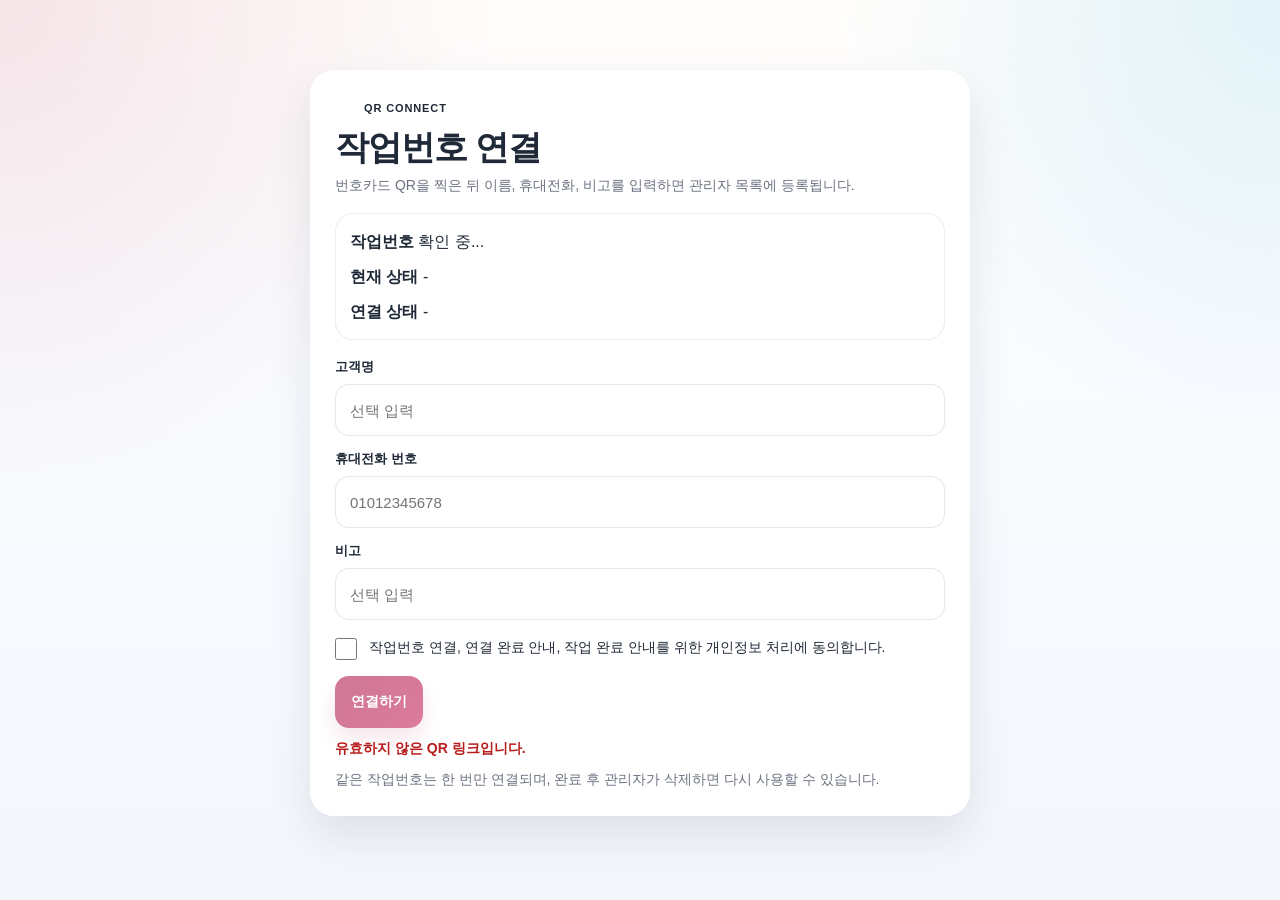
==== bind.html @ 11dc502a "Add files via upload" ====
<!DOCTYPE html>
<html lang="ko">
<head>
  <meta charset="UTF-8">
  <meta name="viewport" content="width=device-width, initial-scale=1.0, viewport-fit=cover">
  <title>작업번호 연결</title>
  <link rel="stylesheet" href="./css/style.css">
</head>
<body>
  <div class="bind-wrap">
    <section class="card bind-card">
      <div class="brand-badge bind-badge"><span class="brand-dot"></span> QR CONNECT</div>
      <h1>작업번호 연결</h1>
      <p class="sub">번호카드 QR을 찍은 뒤 이름, 휴대전화, 비고를 입력하면 관리자 목록에 등록됩니다.</p>

      <div class="info-box">
        <div><strong>작업번호</strong> <span id="infoWorkNo">확인 중...</span></div>
        <div><strong>현재 상태</strong> <span id="infoStatus">-</span></div>
        <div><strong>연결 상태</strong> <span id="infoClaim">-</span></div>
      </div>

      <form id="bindForm" class="bind-form" method="post" target="bindTargetIframe">
        <input type="hidden" name="action" value="bindClaim">
        <input type="hidden" name="token" id="tokenField">

        <div class="field">
          <label for="customerName">고객명</label>
          <input type="text" id="customerName" name="customerName" placeholder="선택 입력" autocomplete="name">
        </div>

        <div class="field">
          <label for="phone">휴대전화 번호</label>
          <input type="text" id="phone" name="phone" placeholder="01012345678" inputmode="numeric" pattern="[0-9]*" maxlength="11" autocomplete="tel">
        </div>

        <div class="field">
          <label for="note">비고</label>
          <input type="text" id="note" name="note" placeholder="선택 입력">
        </div>

        <label class="agree">
          <input type="checkbox" id="agreeCheckbox">
          <span>작업번호 연결, 연결 완료 안내, 작업 완료 안내를 위한 개인정보 처리에 동의합니다.</span>
        </label>
        <input type="hidden" name="agree" id="agreeField" value="N">

        <div class="actions">
          <button type="submit" class="primary-btn" id="bindSubmitBtn">연결하기</button>
        </div>
      </form>
      <div id="bindMsg" class="msg"></div>
      <div class="sub bind-help">같은 작업번호는 한 번만 연결되며, 완료 후 관리자가 삭제하면 다시 사용할 수 있습니다.</div>
    </section>
  </div>

  <iframe name="bindTargetIframe" id="bindTargetIframe" class="hidden-iframe"></iframe>

  <script src="./js/config.js"></script>
  <script src="./js/api.js"></script>
  <script src="./js/bind.js"></script>
</body>
</html>
---- css/style.css ----
:root {
  --primary: #A6093D;
  --primary-dark: #860733;
  --primary-soft: rgba(166, 9, 61, 0.12);

  --secondary: #5BC2E7;
  --secondary-dark: #2FA8D6;
  --secondary-soft: rgba(91, 194, 231, 0.14);

  --bg: #f4f7fb;
  --card: rgba(255, 255, 255, 0.94);
  --card-strong: #ffffff;
  --text: #1f2937;
  --muted: #6b7280;
  --line: rgba(31, 41, 55, 0.08);

  --success-bg: #dcfce7;
  --success-text: #166534;
  --warning-bg: #fff0c4;
  --warning-text: #9a5d00;
  --claim-bg: #d8f2fb;
  --claim-text: #1175a4;

  --shadow-lg: 0 20px 44px rgba(22, 34, 51, 0.10);
  --shadow-md: 0 12px 28px rgba(22, 34, 51, 0.08);
  --shadow-sm: 0 6px 16px rgba(22, 34, 51, 0.06);

  --radius-xl: 24px;
  --radius-lg: 18px;
  --radius-md: 14px;
  --radius-sm: 12px;
}

* {
  box-sizing: border-box;
  -webkit-tap-highlight-color: transparent;
}

html {
  scroll-behavior: smooth;
}

html,
body {
  margin: 0;
  padding: 0;
  min-height: 100%;
  font-family: "Pretendard", "Apple SD Gothic Neo", "Noto Sans KR", Arial, sans-serif;
  color: var(--text);
  background:
    radial-gradient(circle at top left, rgba(166, 9, 61, 0.10), transparent 32%),
    radial-gradient(circle at top right, rgba(91, 194, 231, 0.18), transparent 28%),
    linear-gradient(180deg, #fffdfb 0%, #f9fbff 42%, #f3f7fc 100%);
}

body {
  min-height: 100dvh;
  overflow-x: hidden;
}

img {
  max-width: 100%;
  height: auto;
}

img[src*="emblem"],
img[alt*="엠블럼"],
img[alt*="Emblem"],
.emblem-image {
  display: block;
  margin-left: auto;
  margin-right: auto;
}

.brand-shell {
  position: fixed;
  inset: 0;
  pointer-events: none;
  z-index: 0;
}

.brand-grid {
  position: absolute;
  inset: 0;
  opacity: .18;
  background-image:
    linear-gradient(rgba(166, 9, 61, .06) 1px, transparent 1px),
    linear-gradient(90deg, rgba(91, 194, 231, .06) 1px, transparent 1px);
  background-size: 24px 24px;
  mask-image: linear-gradient(to bottom, rgba(0, 0, 0, .72), rgba(0, 0, 0, .12));
}

.wrap,
.bind-wrap {
  position: relative;
  z-index: 1;
}

.wrap {
  max-width: 1180px;
  margin: 0 auto;
  padding: 16px;
}

/* HERO */
.hero {
  position: relative;
  overflow: hidden;
  border-radius: var(--radius-xl);
  padding: 22px 22px;
  margin-bottom: 14px;
  color: #fff;
  box-shadow: 0 18px 36px rgba(166, 9, 61, 0.16);
  background: linear-gradient(
    135deg,
    rgba(166, 9, 61, .96) 0%,
    rgba(166, 9, 61, .90) 48%,
    rgba(91, 194, 231, .84) 100%
  );
}

.hero::before {
  content: "";
  position: absolute;
  right: -42px;
  top: -42px;
  width: 180px;
  height: 180px;
  border-radius: 50%;
  background: rgba(255, 255, 255, .12);
}

.hero::after {
  content: "";
  position: absolute;
  left: -44px;
  bottom: -74px;
  width: 170px;
  height: 170px;
  border-radius: 50%;
  background: rgba(255, 255, 255, .07);
}

.hero-inner {
  position: relative;
  z-index: 1;
  display: grid;
  grid-template-columns: minmax(0, 1fr) minmax(140px, 200px);
  gap: 16px;
  align-items: center;
}

.hero-copy {
  min-width: 0;
}

.hero-mark {
  display: flex;
  justify-content: center;
  align-items: center;
}

.hero-mark img {
  width: min(100%, 176px);
  filter: drop-shadow(0 12px 24px rgba(0, 0, 0, .16));
  transform: translateY(2px);
}

.brand-badge,
.bind-badge {
  display: inline-flex;
  align-items: center;
  gap: 8px;
  padding: 6px 12px;
  border-radius: 999px;
  background: rgba(255, 255, 255, 0.16);
  border: 1px solid rgba(255, 255, 255, 0.22);
  font-size: 11px;
  font-weight: 900;
  letter-spacing: .08em;
  text-transform: uppercase;
  margin-bottom: 8px;
}

.brand-dot {
  width: 8px;
  height: 8px;
  border-radius: 50%;
  background: #fff;
}

h1 {
  margin: 0;
  font-size: clamp(28px, 4vw, 34px);
  line-height: 1.08;
  letter-spacing: -.03em;
}

.sub {
  margin-top: 8px;
  font-size: 14px;
  line-height: 1.6;
  color: rgba(255, 255, 255, .94);
}

.hero-side,
.hero-actions {
  display: flex;
  gap: 8px;
  flex-wrap: wrap;
  align-items: center;
}

.hero-side {
  justify-content: flex-end;
}

.hero-link {
  display: inline-flex;
  text-decoration: none;
}

.hero-chip {
  display: inline-flex;
  align-items: center;
  justify-content: center;
  min-height: 42px;
  min-width: 112px;
  padding: 0 14px;
  border-radius: 14px;
  background: rgba(255, 255, 255, .14);
  border: 1px solid rgba(255, 255, 255, .18);
  color: #fff;
  text-decoration: none;
  font-size: 13px;
  font-weight: 800;
  white-space: nowrap;
  backdrop-filter: blur(8px);
  transition: transform .18s ease, box-shadow .18s ease, background-color .18s ease;
}

.hero-chip-soft {
  opacity: .95;
}

.hero-chip:hover {
  transform: translateY(-1px);
  background: rgba(255, 255, 255, .18);
  box-shadow: 0 8px 18px rgba(0, 0, 0, .12);
}

/* CARD */
.card {
  background: var(--card);
  border: 1px solid rgba(255, 255, 255, .74);
  border-radius: var(--radius-xl);
  padding: 18px;
  margin-bottom: 14px;
  box-shadow: var(--shadow-lg);
  backdrop-filter: blur(12px);
}

.topbar {
  display: flex;
  justify-content: space-between;
  gap: 14px;
  flex-wrap: wrap;
  align-items: end;
}

.section-title {
  margin: 0;
  font-size: 20px;
  font-weight: 900;
  letter-spacing: -.02em;
}

.section-sub {
  margin-top: 6px;
  color: var(--muted);
  font-size: 13px;
  line-height: 1.5;
}

/* SEARCH */
.search {
  display: flex;
  gap: 10px;
  flex-wrap: wrap;
  align-items: stretch;
  width: min(560px, 100%);
}

.search-box {
  flex: 1 1 280px;
  min-width: 0;
}

.search-label,
.field label {
  display: block;
  margin-bottom: 8px;
  font-size: 13px;
  font-weight: 900;
  color: var(--text);
}

.search-box input,
.bind-form input:not([type="checkbox"]):not([type="hidden"]) {
  width: 100%;
  min-height: 52px;
  border: 1px solid rgba(31, 41, 55, 0.11);
  border-radius: 14px;
  padding: 0 14px;
  background: rgba(255, 255, 255, .96);
  color: var(--text);
  outline: none;
  font-size: 15px;
  transition: border-color .18s ease, box-shadow .18s ease, transform .15s ease;
}

.search-box input:focus,
.bind-form input:not([type="checkbox"]):not([type="hidden"]):focus {
  border-color: rgba(91, 194, 231, .92);
  box-shadow: 0 0 0 4px rgba(91, 194, 231, .16);
  background: #fff;
}

button,
.primary-btn,
.ghost-btn,
.btn-primary {
  min-height: 52px;
  border: 0;
  border-radius: 14px;
  padding: 0 16px;
  font-size: 14px;
  font-weight: 900;
  cursor: pointer;
  transition: transform .15s ease, box-shadow .20s ease, opacity .20s ease;
}

button:hover,
.primary-btn:hover,
.ghost-btn:hover,
.btn-primary:hover {
  transform: translateY(-1px);
}

button:active,
.primary-btn:active,
.ghost-btn:active,
.btn-primary:active {
  transform: translateY(0);
}

button:disabled,
.primary-btn:disabled,
.ghost-btn:disabled,
.btn-primary:disabled {
  opacity: .55;
  cursor: not-allowed;
  transform: none;
}

.primary-btn,
.btn-primary {
  background: linear-gradient(135deg, var(--primary) 0%, #c10f4b 100%);
  color: #fff;
  box-shadow: 0 12px 22px rgba(166, 9, 61, .18);
}

.ghost-btn {
  background: rgba(17, 24, 39, .08);
  color: var(--text);
}

/* RECENT SEARCH */
.quick-row {
  display: flex;
  gap: 10px;
  align-items: center;
  flex-wrap: wrap;
  margin-top: 14px;
}

.quick-hint {
  color: var(--muted);
  font-size: 12px;
  font-weight: 800;
  white-space: nowrap;
}

.recent-searches {
  display: flex;
  flex-wrap: wrap;
  gap: 8px;
}

.recent-chip {
  min-height: 34px;
  padding: 0 12px;
  border-radius: 999px;
  border: 1px solid var(--line);
  background: rgba(255, 255, 255, .90);
  color: var(--text);
  font-size: 12px;
  font-weight: 800;
  cursor: pointer;
  transition: transform .15s ease, box-shadow .18s ease, border-color .18s ease;
}

.recent-chip:hover {
  transform: translateY(-1px);
  box-shadow: var(--shadow-sm);
}

.recent-chip.is-empty {
  cursor: default;
  opacity: .7;
}

/* DASHBOARD */
.stats,
.stats-grid {
  display: grid;
  grid-template-columns: repeat(4, minmax(0, 1fr));
  gap: 12px;
  margin-top: 14px;
}

.stat,
.stat-card {
  background: rgba(255, 255, 255, .92);
  border: 1px solid var(--line);
  border-radius: 20px;
  padding: 16px;
  box-shadow: var(--shadow-md);
  transition: transform .18s ease, box-shadow .18s ease;
  min-width: 0;
}

.stat:hover,
.stat-card:hover {
  transform: translateY(-2px);
  box-shadow: var(--shadow-lg);
}

.stat.total,
.stat-card.total {
  background:
    linear-gradient(180deg, rgba(166, 9, 61, 0.04), rgba(166, 9, 61, 0.01)),
    rgba(255, 255, 255, .94);
}

.stat.waiting,
.stat-card.waiting {
  background:
    linear-gradient(180deg, rgba(255, 193, 7, 0.06), rgba(255, 193, 7, 0.02)),
    rgba(255, 255, 255, .94);
}

.stat.done,
.stat-card.done,
.stat.complete,
.stat-card.complete {
  background:
    linear-gradient(180deg, rgba(22, 163, 74, 0.06), rgba(22, 163, 74, 0.02)),
    rgba(255, 255, 255, .94);
}

.stat.bound,
.stat-card.bound {
  background:
    linear-gradient(180deg, rgba(91, 194, 231, 0.08), rgba(91, 194, 231, 0.03)),
    rgba(255, 255, 255, .94);
}

.stat-label {
  color: var(--muted);
  font-size: 13px;
  font-weight: 800;
  line-height: 1.25;
}

.stat b,
.stat-value {
  display: block;
  margin-top: 8px;
  font-size: clamp(22px, 4vw, 28px);
  font-weight: 900;
  letter-spacing: -.03em;
  color: var(--primary);
}

/* FILTER */
.filter-bar {
  display: grid;
  grid-template-columns: repeat(3, minmax(0, 1fr));
  gap: 8px;
  margin-top: 14px;
}

.filter-btn {
  width: 100%;
  min-width: 0;
  min-height: 44px;
  padding: 0 12px;
  border-radius: 999px;
  border: 1px solid var(--line);
  background: #fff;
  color: var(--text);
  font-size: 14px;
  font-weight: 900;
  white-space: nowrap;
}

.filter-btn.active {
  background: linear-gradient(135deg, var(--primary) 0%, #c10f4b 100%);
  color: #fff;
  border-color: var(--primary);
  box-shadow: 0 10px 20px rgba(166, 9, 61, .16);
}

/* META / UPDATE */
.meta-row,
.updated {
  display: flex;
  justify-content: space-between;
  gap: 10px;
  flex-wrap: wrap;
  align-items: center;
  color: var(--muted);
  font-size: 12px;
  margin-top: 12px;
}

.pulse {
  width: 8px;
  height: 8px;
  border-radius: 50%;
  background: var(--secondary);
  box-shadow: 0 0 0 0 rgba(91, 194, 231, .45);
  animation: pulseDot 1.8s infinite;
  display: inline-block;
  margin-right: 6px;
}

.sync-note {
  margin-top: 10px;
  color: var(--muted);
  font-size: 12px;
  line-height: 1.5;
}

.hidden {
  display: none !important;
}

/* SUMMARY */
.summary-card {
  transition: opacity .2s ease, transform .2s ease;
}

.summary-head {
  display: flex;
  justify-content: space-between;
  gap: 12px;
  align-items: start;
  flex-wrap: wrap;
}

.summary-kicker {
  color: var(--secondary-dark);
  font-size: 12px;
  font-weight: 900;
  letter-spacing: .08em;
  text-transform: uppercase;
}

.summary-title {
  margin: 6px 0 0;
  font-size: 24px;
  letter-spacing: -.03em;
}

.summary-grid {
  display: grid;
  grid-template-columns: repeat(4, minmax(0, 1fr));
  gap: 10px;
  margin-top: 16px;
}

.summary-box {
  border: 1px solid var(--line);
  background: rgba(255, 255, 255, .88);
  border-radius: 18px;
  padding: 14px 12px;
  box-shadow: var(--shadow-md);
  min-width: 0;
}

.summary-label {
  display: block;
  color: var(--muted);
  font-size: 12px;
  font-weight: 800;
  line-height: 1.25;
  word-break: keep-all;
}

.summary-value {
  display: block;
  margin-top: 8px;
  font-size: 18px;
  font-weight: 900;
  line-height: 1.2;
  word-break: break-word;
}

.summary-message,
.foot-note {
  margin-top: 14px;
  padding: 14px 16px;
  border-radius: 16px;
  background: rgba(91, 194, 231, .12);
  color: var(--text);
  line-height: 1.65;
  border: 1px solid rgba(91, 194, 231, .18);
  font-size: 14px;
}

.badge,
.state-chip,
.claim-chip {
  display: inline-flex;
  align-items: center;
  min-height: 30px;
  border-radius: 999px;
  padding: 0 10px;
  font-size: 12px;
  font-weight: 900;
}

.state-complete,
.badge.complete,
.badge.done {
  background: var(--success-bg);
  color: var(--success-text);
}

.state-waiting,
.badge.waiting {
  background: var(--warning-bg);
  color: var(--warning-text);
}

.claim-bound {
  background: var(--claim-bg);
  color: var(--claim-text);
}

.claim-none {
  background: #f3f4f6;
  color: #4b5563;
}

.muted {
  color: var(--muted);
}

/* TABLE */
.table-wrap {
  overflow: auto;
  margin-top: 4px;
  border: 1px solid var(--line);
  border-radius: 18px;
  background: #fff;
  scrollbar-width: thin;
}

.table-wrap::-webkit-scrollbar {
  height: 10px;
}

.table-wrap::-webkit-scrollbar-thumb {
  background: rgba(166, 9, 61, .22);
  border-radius: 999px;
}

table {
  width: 100%;
  min-width: 760px;
  border-collapse: collapse;
}

th,
td {
  padding: 13px 12px;
  border-bottom: 1px solid var(--line);
  text-align: left;
  font-size: 14px;
}

th {
  color: var(--muted);
  font-size: 12px;
  background: #fafbfc;
}

.td-empty {
  text-align: center;
}

/* MOBILE LIST */
.mobile-list {
  display: none;
  gap: 12px;
  margin-top: 14px;
}

.mobile-item {
  border: 1px solid var(--line);
  border-radius: 18px;
  padding: 14px;
  background: rgba(255, 255, 255, .94);
  box-shadow: var(--shadow-md);
}

.mobile-item h3 {
  margin: 0 0 10px;
  font-size: 30px;
}

.mobile-meta {
  display: grid;
  gap: 8px;
  color: var(--muted);
  font-size: 14px;
}

/* BIND */
.bind-wrap {
  min-height: 100dvh;
  display: grid;
  place-items: center;
  padding: 18px;
}

.bind-card {
  width: min(100%, 660px);
  padding: 24px;
}

.bind-card .sub {
  color: var(--muted);
}

.bind-head {
  display: grid;
  grid-template-columns: minmax(0, 1fr) 116px;
  gap: 16px;
  align-items: center;
}

.bind-emblem {
  display: flex;
  justify-content: center;
  align-items: center;
}

.bind-emblem img {
  width: 100%;
  max-width: 112px;
  filter: drop-shadow(0 10px 22px rgba(166, 9, 61, .14));
}

.info-box {
  border: 1px solid var(--line);
  border-radius: 18px;
  padding: 14px;
  background: rgba(255, 255, 255, .92);
  line-height: 1.7;
  margin-top: 16px;
  display: grid;
  gap: 8px;
}

.bind-form {
  margin-top: 18px;
}

.field {
  margin-bottom: 14px;
}

.agree {
  display: flex;
  width: 100%;
  gap: 12px;
  align-items: flex-start;
  margin-top: 16px;
  line-height: 1.6;
  font-size: 14px;
}

.agree input[type="checkbox"] {
  width: 22px;
  height: 22px;
  min-width: 22px;
  min-height: 22px;
  margin: 2px 0 0;
  padding: 0;
  flex: 0 0 22px;
  border-radius: 6px;
  accent-color: var(--primary);
}

.agree span {
  flex: 1 1 auto;
  min-width: 0;
  word-break: keep-all;
  overflow-wrap: break-word;
}

.actions {
  margin-top: 16px;
  display: flex;
  gap: 10px;
  flex-wrap: wrap;
}

.msg {
  margin-top: 12px;
  min-height: 20px;
  font-size: 14px;
  font-weight: 800;
}

.msg.ok {
  color: var(--success-text);
}

.msg.err {
  color: #b91c1c;
}

.bind-help {
  color: var(--muted);
}

.hidden-iframe {
  width: 0;
  height: 0;
  border: 0;
  position: absolute;
  left: -9999px;
}

/* FOOTER */
.footer {
  margin-top: 18px;
  padding: 18px 12px 10px;
  text-align: center;
  color: var(--muted);
  font-size: 13px;
  line-height: 1.6;
}

.admin-trigger {
  display: inline;
  font-weight: 900;
  color: inherit;
  cursor: pointer;
  user-select: none;
  text-decoration: none;
  background: transparent;
  border: 0;
  padding: 0;
}

.admin-trigger:hover {
  opacity: .72;
}

.admin-trigger:focus-visible {
  outline: none;
  text-decoration: underline;
  text-underline-offset: 3px;
}

/* RESPONSIVE */
@media (max-width: 980px) {
  .hero-inner {
    grid-template-columns: 1fr;
  }

  .hero-side,
  .hero-actions {
    justify-content: flex-start;
  }

  .hero-mark {
    justify-content: center;
  }

  .summary-grid {
    grid-template-columns: repeat(4, minmax(0, 1fr));
    gap: 8px;
  }

  .summary-box {
    padding: 12px 10px;
    border-radius: 16px;
  }

  .summary-label {
    font-size: 11px;
  }

  .summary-value {
    font-size: 16px;
  }
}

@media (max-width: 760px) {
  .wrap {
    padding: 12px;
  }

  .search,
  .actions {
    flex-direction: column;
    align-items: stretch;
  }

  .hero-side,
  .hero-actions {
    width: 100%;
    display: grid;
    grid-template-columns: repeat(3, minmax(0, 1fr));
    gap: 8px;
    align-items: stretch;
    justify-content: initial;
  }

  .hero-link,
  .hero-chip {
    width: 100%;
    min-width: 0;
  }

  .hero-chip {
    min-height: 48px;
    padding: 0 8px;
    font-size: 12px;
    border-radius: 12px;
  }

  .primary-btn,
  .ghost-btn,
  .btn-primary {
    width: 100%;
    min-height: 54px;
    font-size: 15px;
  }

  .filter-bar {
    grid-template-columns: repeat(3, minmax(0, 1fr));
    gap: 8px;
  }

  .filter-btn {
    width: 100%;
    min-width: 0;
    min-height: 48px;
    font-size: 13px;
    padding: 0 8px;
  }

  .search-box input,
  .bind-form input:not([type="checkbox"]):not([type="hidden"]) {
    min-height: 54px;
    font-size: 16px;
  }

  .summary-grid {
    grid-template-columns: repeat(4, minmax(0, 1fr));
    gap: 8px;
  }

  .summary-box {
    padding: 10px 8px;
    border-radius: 16px;
  }

  .summary-label {
    font-size: 10px;
    line-height: 1.2;
  }

  .summary-value {
    margin-top: 6px;
    font-size: 15px;
  }

  .stats,
  .stats-grid {
    gap: 8px;
  }

  .stat,
  .stat-card {
    padding: 12px 10px;
    border-radius: 16px;
  }

  .stat-label {
    font-size: 11px;
    line-height: 1.2;
    word-break: keep-all;
  }

  .stat b,
  .stat-value {
    margin-top: 6px;
    font-size: clamp(18px, 4.8vw, 22px);
  }

  .table-wrap {
    display: none;
  }

  .mobile-list {
    display: grid;
  }

  .bind-head {
    grid-template-columns: 1fr;
  }

  .bind-emblem {
    justify-content: center;
    text-align: center;
  }

  .agree {
    gap: 10px;
    font-size: 13px;
  }

  .agree input[type="checkbox"] {
    width: 20px;
    height: 20px;
    min-width: 20px;
    min-height: 20px;
    flex-basis: 20px;
  }
}

@media (max-width: 420px) {
  .stats,
  .stats-grid {
    gap: 6px;
  }

  .stat,
  .stat-card {
    padding: 10px 8px;
  }

  .stat-label {
    font-size: 10px;
  }

  .stat b,
  .stat-value {
    font-size: 18px;
  }

  .hero-side,
  .hero-actions {
    gap: 6px;
  }

  .hero-chip {
    min-height: 44px;
    font-size: 11px;
    padding: 0 6px;
  }

  .filter-bar {
    gap: 6px;
  }

  .filter-btn {
    min-height: 44px;
    font-size: 12px;
    padding: 0 6px;
  }

  .summary-grid {
    gap: 6px;
  }

  .summary-box {
    padding: 8px 6px;
  }

  .summary-label {
    font-size: 9px;
  }

  .summary-value {
    font-size: 13px;
  }
}

/* MOTION */
@keyframes pulseDot {
  0% { box-shadow: 0 0 0 0 rgba(91, 194, 231, .45); }
  70% { box-shadow: 0 0 0 9px rgba(91, 194, 231, 0); }
  100% { box-shadow: 0 0 0 0 rgba(91, 194, 231, 0); }
}

@media (prefers-reduced-motion: reduce) {
  *,
  *::before,
  *::after {
    animation: none !important;
    transition: none !important;
    scroll-behavior: auto !important;
  }
}

@media (max-width: 760px) {
  .wrap {
    padding: 10px;
  }

  .card {
    padding: 14px;
    margin-bottom: 10px;
    min-height: auto !important;
    height: auto !important;
  }

  .topbar {
    gap: 10px;
    align-items: stretch;
  }

  .section-title {
    font-size: 18px;
  }

  .section-sub,
  .sub {
    margin-top: 4px;
    font-size: 13px;
    line-height: 1.45;
  }

  .search {
    width: 100%;
    gap: 8px;
    margin-top: 8px;
  }

  .search-box {
    flex: 1 1 auto;
  }

  .search-box input,
  .bind-form input:not([type="checkbox"]):not([type="hidden"]) {
    min-height: 50px;
    font-size: 15px;
  }

  .primary-btn,
  .ghost-btn,
  .btn-primary,
  button {
    min-height: 50px;
  }

  .stats,
  .stats-grid,
  .filter-bar,
  .summary-grid,
  .meta-row,
  .updated,
  .quick-row {
    margin-top: 10px;
    gap: 8px;
  }

  .summary-card,
  .summary-box,
  .foot-note,
  .mobile-item {
    min-height: auto !important;
    height: auto !important;
  }

  /* 혹시 부모가 flex/grid로 세로 공간을 억지로 벌리는 경우 방지 */
  .card,
  .summary-card,
  .mobile-item,
  .search,
  .topbar {
    align-content: start;
    justify-content: flex-start;
  }

  /* 비어 있는 결과 영역이 높이만 차지하는 경우 방지 */
  .summary-card:empty,
  .mobile-list:empty,
  .table-wrap:empty,
  .quick-row:empty {
    display: none !important;
    margin: 0 !important;
    padding: 0 !important;
  }
}

@media (max-width: 420px) {
  .wrap {
    padding: 8px;
  }

  .card {
    padding: 12px;
    border-radius: 18px;
  }

  .section-title {
    font-size: 17px;
  }

  .search-box input,
  .bind-form input:not([type="checkbox"]):not([type="hidden"]) {
    min-height: 48px;
    font-size: 14px;
  }

  .primary-btn,
  .ghost-btn,
  .btn-primary,
  button {
    min-height: 48px;
    font-size: 14px;
  }
}
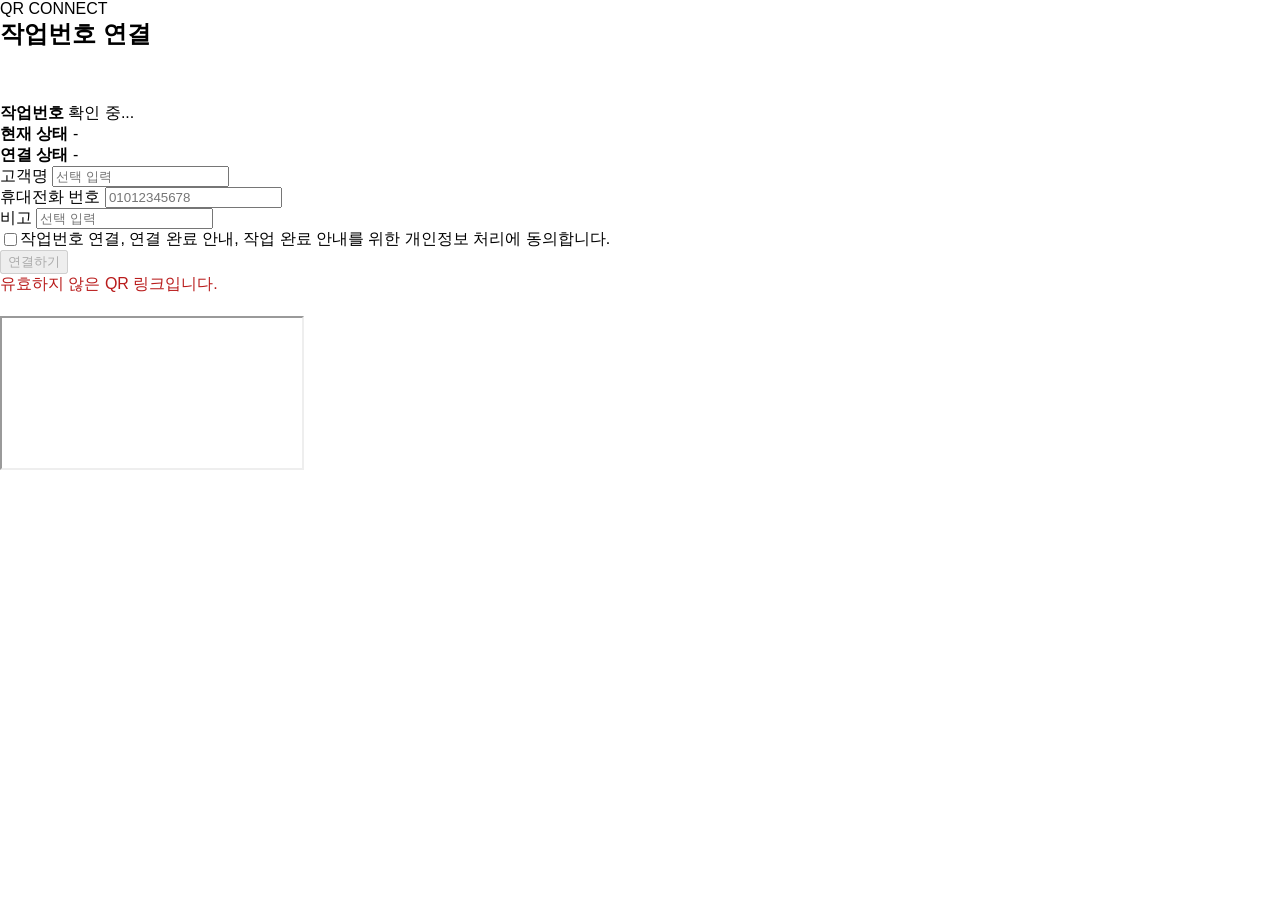
==== commit 53cd78bd: "Update bind.html" ====
--- a/bind.html
+++ b/bind.html
@@ -1,62 +1,65 @@
 <!DOCTYPE html>
 <html lang="ko">
+
 <head>
-  <meta charset="UTF-8">
-  <meta name="viewport" content="width=device-width, initial-scale=1.0, viewport-fit=cover">
-  <title>작업번호 연결</title>
-  <link rel="stylesheet" href="./css/style.css">
+    <meta charset="UTF-8">
+    <meta name="viewport" content="width=device-width, initial-scale=1.0, viewport-fit=cover">
+    <title>작업번호 연결</title>
+    <link rel="stylesheet" href="./css/style.css">
 </head>
+
 <body>
-  <div class="bind-wrap">
-    <section class="card bind-card">
-      <div class="brand-badge bind-badge"><span class="brand-dot"></span> QR CONNECT</div>
-      <h1>작업번호 연결</h1>
-      <p class="sub">번호카드 QR을 찍은 뒤 이름, 휴대전화, 비고를 입력하면 관리자 목록에 등록됩니다.</p>
+    <div class="bind-wrap">
+        <section class="card bind-card">
+            <div class="brand-badge bind-badge"><span class="brand-dot"></span> QR CONNECT</div>
+            <h1>작업번호 연결</h1>
+            <p class="sub">번호카드 QR을 찍은 뒤 이름, 휴대전화, 비고를 입력하면 관리자 목록에 등록됩니다.</p>
 
-      <div class="info-box">
-        <div><strong>작업번호</strong> <span id="infoWorkNo">확인 중...</span></div>
-        <div><strong>현재 상태</strong> <span id="infoStatus">-</span></div>
-        <div><strong>연결 상태</strong> <span id="infoClaim">-</span></div>
-      </div>
+            <div class="info-box">
+                <div><strong>작업번호</strong> <span id="infoWorkNo">확인 중...</span></div>
+                <div><strong>현재 상태</strong> <span id="infoStatus">-</span></div>
+                <div><strong>연결 상태</strong> <span id="infoClaim">-</span></div>
+            </div>
 
-      <form id="bindForm" class="bind-form" method="post" target="bindTargetIframe">
-        <input type="hidden" name="action" value="bindClaim">
-        <input type="hidden" name="token" id="tokenField">
+            <form id="bindForm" class="bind-form" method="post" target="bindTargetIframe">
+                <input type="hidden" name="action" value="bindClaim">
+                <input type="hidden" name="token" id="tokenField">
 
-        <div class="field">
-          <label for="customerName">고객명</label>
-          <input type="text" id="customerName" name="customerName" placeholder="선택 입력" autocomplete="name">
-        </div>
+                <div class="field">
+                    <label for="customerName">고객명</label>
+                    <input type="text" id="customerName" name="customerName" placeholder="선택 입력" autocomplete="name">
+                </div>
 
-        <div class="field">
-          <label for="phone">휴대전화 번호</label>
-          <input type="text" id="phone" name="phone" placeholder="01012345678" inputmode="numeric" pattern="[0-9]*" maxlength="11" autocomplete="tel">
-        </div>
+                <div class="field">
+                    <label for="phone">휴대전화 번호</label>
+                    <input type="text" id="phone" name="phone" placeholder="01012345678" inputmode="numeric" pattern="[0-9]*" maxlength="11" autocomplete="tel">
+                </div>
 
-        <div class="field">
-          <label for="note">비고</label>
-          <input type="text" id="note" name="note" placeholder="선택 입력">
-        </div>
+                <div class="field">
+                    <label for="note">비고</label>
+                    <input type="text" id="note" name="note" placeholder="선택 입력">
+                </div>
 
-        <label class="agree">
-          <input type="checkbox" id="agreeCheckbox">
-          <span>작업번호 연결, 연결 완료 안내, 작업 완료 안내를 위한 개인정보 처리에 동의합니다.</span>
-        </label>
-        <input type="hidden" name="agree" id="agreeField" value="N">
+                <label class="agree">
+                    <input type="checkbox" id="agreeCheckbox">
+                    <span>작업번호 연결, 연결 완료 안내, 작업 완료 안내를 위한 개인정보 처리에 동의합니다.</span>
+                </label>
+                <input type="hidden" name="agree" id="agreeField" value="N">
 
-        <div class="actions">
-          <button type="submit" class="primary-btn" id="bindSubmitBtn">연결하기</button>
-        </div>
-      </form>
-      <div id="bindMsg" class="msg"></div>
-      <div class="sub bind-help">같은 작업번호는 한 번만 연결되며, 완료 후 관리자가 삭제하면 다시 사용할 수 있습니다.</div>
-    </section>
-  </div>
+                <div class="actions">
+                    <button type="submit" class="primary-btn" id="bindSubmitBtn">연결하기</button>
+                </div>
+            </form>
+            <div id="bindMsg" class="msg"></div>
+            <div class="sub bind-help">같은 작업번호는 한 번만 연결되며, 완료 후 관리자가 삭제하면 다시 사용할 수 있습니다.</div>
+        </section>
+    </div>
 
-  <iframe name="bindTargetIframe" id="bindTargetIframe" class="hidden-iframe"></iframe>
+    <iframe name="bindTargetIframe" id="bindTargetIframe" class="hidden-iframe"></iframe>
 
-  <script src="./js/config.js"></script>
-  <script src="./js/api.js"></script>
-  <script src="./js/bind.js"></script>
+    <script src="./js/config.js"></script>
+    <script src="./js/api.js"></script>
+    <script src="./js/bind.js"></script>
 </body>
+
 </html>
--- a/css/style.css
+++ b/css/style.css
@@ -1,25 +1,25 @@
-:root {
-  --primary: #A6093D;
-  --primary-dark: #860733;
+: root {
+    --primary: #A6093D;
+    --primary - dark: #860733;
   --primary-soft: rgba(166, 9, 61, 0.12);
 
-  --secondary: #5BC2E7;
-  --secondary-dark: #2FA8D6;
+  --secondary: # 5 BC2E7;
+    --secondary - dark: #2FA8D6;
   --secondary-soft: rgba(91, 194, 231, 0.14);
 
-  --bg: #f4f7fb;
-  --card: rgba(255, 255, 255, 0.94);
-  --card-strong: #ffffff;
-  --text: #1f2937;
-  --muted: #6b7280;
-  --line: rgba(31, 41, 55, 0.08);
-
-  --success-bg: #dcfce7;
-  --success-text: #166534;
-  --warning-bg: #fff0c4;
-  --warning-text: #9a5d00;
-  --claim-bg: #d8f2fb;
-  --claim-text: #1175a4;
+  --bg: # f4f7fb;
+    --card: rgba(255, 255, 255, 0.94);
+    --card - strong: #ffffff;
+    --text: #1f2937;
+  --muted: # 6 b7280;
+    --line: rgba(31, 41, 55, 0.08);
+
+    --success - bg: #dcfce7;
+    --success - text: #166534;
+  --warning-bg: # fff0c4;
+    --warning - text: #9a5d00;
+  --claim-bg: # d8f2fb;
+    --claim - text: #1175a4;
 
   --shadow-lg: 0 20px 44px rgba(22, 34, 51, 0.10);
   --shadow-md: 0 12px 28px rgba(22, 34, 51, 0.08);
@@ -50,619 +50,626 @@
   background:
     radial-gradient(circle at top left, rgba(166, 9, 61, 0.10), transparent 32%),
     radial-gradient(circle at top right, rgba(91, 194, 231, 0.18), transparent 28%),
-    linear-gradient(180deg, #fffdfb 0%, #f9fbff 42%, #f3f7fc 100%);
+    linear-gradient(180deg, # fffdfb 0 % , #f9fbff 42 % , #f3f7fc 100 % );
 }
 
 body {
-  min-height: 100dvh;
-  overflow-x: hidden;
+    min - height: 100 dvh;
+    overflow - x: hidden;
 }
 
 img {
-  max-width: 100%;
-  height: auto;
-}
-
-img[src*="emblem"],
-img[alt*="엠블럼"],
-img[alt*="Emblem"],
-.emblem-image {
-  display: block;
-  margin-left: auto;
-  margin-right: auto;
-}
-
-.brand-shell {
-  position: fixed;
-  inset: 0;
-  pointer-events: none;
-  z-index: 0;
-}
-
-.brand-grid {
-  position: absolute;
-  inset: 0;
-  opacity: .18;
-  background-image:
-    linear-gradient(rgba(166, 9, 61, .06) 1px, transparent 1px),
-    linear-gradient(90deg, rgba(91, 194, 231, .06) 1px, transparent 1px);
-  background-size: 24px 24px;
-  mask-image: linear-gradient(to bottom, rgba(0, 0, 0, .72), rgba(0, 0, 0, .12));
-}
-
-.wrap,
-.bind-wrap {
-  position: relative;
-  z-index: 1;
-}
-
-.wrap {
-  max-width: 1180px;
-  margin: 0 auto;
-  padding: 16px;
-}
-
-/* HERO */
-.hero {
-  position: relative;
-  overflow: hidden;
-  border-radius: var(--radius-xl);
-  padding: 22px 22px;
-  margin-bottom: 14px;
-  color: #fff;
-  box-shadow: 0 18px 36px rgba(166, 9, 61, 0.16);
-  background: linear-gradient(
-    135deg,
-    rgba(166, 9, 61, .96) 0%,
-    rgba(166, 9, 61, .90) 48%,
-    rgba(91, 194, 231, .84) 100%
-  );
-}
-
-.hero::before {
-  content: "";
-  position: absolute;
-  right: -42px;
-  top: -42px;
-  width: 180px;
-  height: 180px;
-  border-radius: 50%;
-  background: rgba(255, 255, 255, .12);
-}
-
-.hero::after {
-  content: "";
-  position: absolute;
-  left: -44px;
-  bottom: -74px;
-  width: 170px;
-  height: 170px;
-  border-radius: 50%;
-  background: rgba(255, 255, 255, .07);
-}
-
-.hero-inner {
-  position: relative;
-  z-index: 1;
-  display: grid;
-  grid-template-columns: minmax(0, 1fr) minmax(140px, 200px);
-  gap: 16px;
-  align-items: center;
-}
-
-.hero-copy {
-  min-width: 0;
-}
-
-.hero-mark {
-  display: flex;
-  justify-content: center;
-  align-items: center;
-}
-
-.hero-mark img {
-  width: min(100%, 176px);
-  filter: drop-shadow(0 12px 24px rgba(0, 0, 0, .16));
-  transform: translateY(2px);
-}
-
-.brand-badge,
-.bind-badge {
-  display: inline-flex;
-  align-items: center;
-  gap: 8px;
-  padding: 6px 12px;
-  border-radius: 999px;
-  background: rgba(255, 255, 255, 0.16);
-  border: 1px solid rgba(255, 255, 255, 0.22);
-  font-size: 11px;
-  font-weight: 900;
-  letter-spacing: .08em;
-  text-transform: uppercase;
-  margin-bottom: 8px;
-}
-
-.brand-dot {
-  width: 8px;
-  height: 8px;
-  border-radius: 50%;
-  background: #fff;
-}
+    max - width: 100 % ;
+    height: auto;
+}
+
+img[src *= "emblem"],
+    img[alt *= "엠블럼"],
+    img[alt *= "Emblem"],
+    .emblem - image {
+        display: block;
+        margin - left: auto;
+        margin - right: auto;
+    }
+
+    .brand - shell {
+        position: fixed;
+        inset: 0;
+        pointer - events: none;
+        z - index: 0;
+    }
+
+    .brand - grid {
+        position: absolute;
+        inset: 0;
+        opacity: .18;
+        background - image: linear - gradient(rgba(166, 9, 61, .06) 1 px, transparent 1 px),
+        linear - gradient(90 deg, rgba(91, 194, 231, .06) 1 px, transparent 1 px);
+        background - size: 24 px 24 px;
+        mask - image: linear - gradient(to bottom, rgba(0, 0, 0, .72), rgba(0, 0, 0, .12));
+    }
+
+    .wrap,
+    .bind - wrap {
+        position: relative;
+        z - index: 1;
+    }
+
+    .wrap {
+        max - width: 1180 px;
+        margin: 0 auto;
+        padding: 16 px;
+    }
+
+    /* HERO */
+    .hero {
+        position: relative;
+        overflow: hidden;
+        border - radius: var (--radius - xl);
+        padding: 22 px 22 px;
+        margin - bottom: 14 px;
+        color: #fff;
+        box - shadow: 0 18 px 36 px rgba(166, 9, 61, 0.16);
+        background: linear - gradient(
+            135 deg,
+            rgba(166, 9, 61, .96) 0 % ,
+            rgba(166, 9, 61, .90) 48 % ,
+            rgba(91, 194, 231, .84) 100 %
+        );
+    }
+
+    .hero::before {
+        content: "";
+        position: absolute;
+        right: -42 px;
+        top: -42 px;
+        width: 180 px;
+        height: 180 px;
+        border - radius: 50 % ;
+        background: rgba(255, 255, 255, .12);
+    }
+
+    .hero::after {
+        content: "";
+        position: absolute;
+        left: -44 px;
+        bottom: -74 px;
+        width: 170 px;
+        height: 170 px;
+        border - radius: 50 % ;
+        background: rgba(255, 255, 255, .07);
+    }
+
+    .hero - inner {
+        position: relative;
+        z - index: 1;
+        display: grid;
+        grid - template - columns: minmax(0, 1 fr) minmax(140 px, 200 px);
+        gap: 16 px;
+        align - items: center;
+    }
+
+    .hero - copy {
+        min - width: 0;
+    }
+
+    .hero - mark {
+        display: flex;
+        justify - content: center;
+        align - items: center;
+    }
+
+    .hero - mark img {
+        width: min(100 % , 176 px);
+        filter: drop - shadow(0 12 px 24 px rgba(0, 0, 0, .16));
+        transform: translateY(2 px);
+    }
+
+    .brand - badge,
+    .bind - badge {
+        display: inline - flex;
+        align - items: center;
+        gap: 8 px;
+        padding: 6 px 12 px;
+        border - radius: 999 px;
+        background: rgba(255, 255, 255, 0.16);
+        border: 1 px solid rgba(255, 255, 255, 0.22);
+        font - size: 11 px;
+        font - weight: 900;
+        letter - spacing: .08 em;
+        text - transform: uppercase;
+        margin - bottom: 8 px;
+    }
+
+    .brand - dot {
+        width: 8 px;
+        height: 8 px;
+        border - radius: 50 % ;
+        background: #fff;
+    }
 
 h1 {
-  margin: 0;
-  font-size: clamp(28px, 4vw, 34px);
-  line-height: 1.08;
-  letter-spacing: -.03em;
+    margin: 0;
+    font - size: clamp(28 px, 4 vw, 34 px);
+    line - height: 1.08;
+    letter - spacing: -.03 em;
 }
 
 .sub {
-  margin-top: 8px;
-  font-size: 14px;
-  line-height: 1.6;
-  color: rgba(255, 255, 255, .94);
-}
-
-.hero-side,
-.hero-actions {
-  display: flex;
-  gap: 8px;
-  flex-wrap: wrap;
-  align-items: center;
-}
-
-.hero-side {
-  justify-content: flex-end;
-}
-
-.hero-link {
-  display: inline-flex;
-  text-decoration: none;
-}
-
-.hero-chip {
-  display: inline-flex;
-  align-items: center;
-  justify-content: center;
-  min-height: 42px;
-  min-width: 112px;
-  padding: 0 14px;
-  border-radius: 14px;
-  background: rgba(255, 255, 255, .14);
-  border: 1px solid rgba(255, 255, 255, .18);
-  color: #fff;
-  text-decoration: none;
-  font-size: 13px;
-  font-weight: 800;
-  white-space: nowrap;
-  backdrop-filter: blur(8px);
-  transition: transform .18s ease, box-shadow .18s ease, background-color .18s ease;
-}
-
-.hero-chip-soft {
-  opacity: .95;
-}
-
-.hero-chip:hover {
-  transform: translateY(-1px);
-  background: rgba(255, 255, 255, .18);
-  box-shadow: 0 8px 18px rgba(0, 0, 0, .12);
-}
-
-/* CARD */
-.card {
-  background: var(--card);
-  border: 1px solid rgba(255, 255, 255, .74);
-  border-radius: var(--radius-xl);
-  padding: 18px;
-  margin-bottom: 14px;
-  box-shadow: var(--shadow-lg);
-  backdrop-filter: blur(12px);
-}
-
-.topbar {
-  display: flex;
-  justify-content: space-between;
-  gap: 14px;
-  flex-wrap: wrap;
-  align-items: end;
-}
-
-.section-title {
-  margin: 0;
-  font-size: 20px;
-  font-weight: 900;
-  letter-spacing: -.02em;
-}
-
-.section-sub {
-  margin-top: 6px;
-  color: var(--muted);
-  font-size: 13px;
-  line-height: 1.5;
-}
-
-/* SEARCH */
-.search {
-  display: flex;
-  gap: 10px;
-  flex-wrap: wrap;
-  align-items: stretch;
-  width: min(560px, 100%);
-}
-
-.search-box {
-  flex: 1 1 280px;
-  min-width: 0;
-}
-
-.search-label,
-.field label {
-  display: block;
-  margin-bottom: 8px;
-  font-size: 13px;
-  font-weight: 900;
-  color: var(--text);
-}
-
-.search-box input,
-.bind-form input:not([type="checkbox"]):not([type="hidden"]) {
-  width: 100%;
-  min-height: 52px;
-  border: 1px solid rgba(31, 41, 55, 0.11);
-  border-radius: 14px;
-  padding: 0 14px;
-  background: rgba(255, 255, 255, .96);
-  color: var(--text);
-  outline: none;
-  font-size: 15px;
-  transition: border-color .18s ease, box-shadow .18s ease, transform .15s ease;
-}
-
-.search-box input:focus,
-.bind-form input:not([type="checkbox"]):not([type="hidden"]):focus {
-  border-color: rgba(91, 194, 231, .92);
-  box-shadow: 0 0 0 4px rgba(91, 194, 231, .16);
-  background: #fff;
-}
+    margin - top: 8 px;
+    font - size: 14 px;
+    line - height: 1.6;
+    color: rgba(255, 255, 255, .94);
+}
+
+.hero - side,
+    .hero - actions {
+        display: flex;
+        gap: 8 px;
+        flex - wrap: wrap;
+        align - items: center;
+    }
+
+    .hero - side {
+        justify - content: flex - end;
+    }
+
+    .hero - link {
+        display: inline - flex;
+        text - decoration: none;
+    }
+
+    .hero - chip {
+        display: inline - flex;
+        align - items: center;
+        justify - content: center;
+        min - height: 42 px;
+        min - width: 112 px;
+        padding: 0 14 px;
+        border - radius: 14 px;
+        background: rgba(255, 255, 255, .14);
+        border: 1 px solid rgba(255, 255, 255, .18);
+        color: #fff;
+        text - decoration: none;
+        font - size: 13 px;
+        font - weight: 800;
+        white - space: nowrap;
+        backdrop - filter: blur(8 px);
+        transition: transform .18 s ease,
+        box - shadow .18 s ease,
+        background - color .18 s ease;
+    }
+
+    .hero - chip - soft {
+        opacity: .95;
+    }
+
+    .hero - chip: hover {
+        transform: translateY(-1 px);
+        background: rgba(255, 255, 255, .18);
+        box - shadow: 0 8 px 18 px rgba(0, 0, 0, .12);
+    }
+
+    /* CARD */
+    .card {
+        background: var (--card);
+        border: 1 px solid rgba(255, 255, 255, .74);
+        border - radius: var (--radius - xl);
+        padding: 18 px;
+        margin - bottom: 14 px;
+        box - shadow: var (--shadow - lg);
+        backdrop - filter: blur(12 px);
+    }
+
+    .topbar {
+        display: flex;
+        justify - content: space - between;
+        gap: 14 px;
+        flex - wrap: wrap;
+        align - items: end;
+    }
+
+    .section - title {
+        margin: 0;
+        font - size: 20 px;
+        font - weight: 900;
+        letter - spacing: -.02 em;
+    }
+
+    .section - sub {
+        margin - top: 6 px;
+        color: var (--muted);
+        font - size: 13 px;
+        line - height: 1.5;
+    }
+
+    /* SEARCH */
+    .search {
+        display: flex;
+        gap: 10 px;
+        flex - wrap: wrap;
+        align - items: stretch;
+        width: min(560 px, 100 % );
+    }
+
+    .search - box {
+        flex: 1 1 280 px;
+        min - width: 0;
+    }
+
+    .search - label,
+    .field label {
+        display: block;
+        margin - bottom: 8 px;
+        font - size: 13 px;
+        font - weight: 900;
+        color: var (--text);
+    }
+
+    .search - box input,
+    .bind - form input: not([type = "checkbox"]): not([type = "hidden"]) {
+        width: 100 % ;
+        min - height: 52 px;
+        border: 1 px solid rgba(31, 41, 55, 0.11);
+        border - radius: 14 px;
+        padding: 0 14 px;
+        background: rgba(255, 255, 255, .96);
+        color: var (--text);
+        outline: none;
+        font - size: 15 px;
+        transition: border - color .18 s ease,
+        box - shadow .18 s ease,
+        transform .15 s ease;
+    }
+
+    .search - box input: focus,
+    .bind - form input: not([type = "checkbox"]): not([type = "hidden"]): focus {
+        border - color: rgba(91, 194, 231, .92);
+        box - shadow: 0 0 0 4 px rgba(91, 194, 231, .16);
+        background: #fff;
+    }
 
 button,
-.primary-btn,
-.ghost-btn,
-.btn-primary {
-  min-height: 52px;
-  border: 0;
-  border-radius: 14px;
-  padding: 0 16px;
-  font-size: 14px;
-  font-weight: 900;
-  cursor: pointer;
-  transition: transform .15s ease, box-shadow .20s ease, opacity .20s ease;
-}
-
-button:hover,
-.primary-btn:hover,
-.ghost-btn:hover,
-.btn-primary:hover {
-  transform: translateY(-1px);
-}
-
-button:active,
-.primary-btn:active,
-.ghost-btn:active,
-.btn-primary:active {
-  transform: translateY(0);
-}
-
-button:disabled,
-.primary-btn:disabled,
-.ghost-btn:disabled,
-.btn-primary:disabled {
-  opacity: .55;
-  cursor: not-allowed;
-  transform: none;
-}
-
-.primary-btn,
-.btn-primary {
-  background: linear-gradient(135deg, var(--primary) 0%, #c10f4b 100%);
-  color: #fff;
-  box-shadow: 0 12px 22px rgba(166, 9, 61, .18);
-}
-
-.ghost-btn {
-  background: rgba(17, 24, 39, .08);
-  color: var(--text);
-}
-
-/* RECENT SEARCH */
-.quick-row {
-  display: flex;
-  gap: 10px;
-  align-items: center;
-  flex-wrap: wrap;
-  margin-top: 14px;
-}
-
-.quick-hint {
-  color: var(--muted);
-  font-size: 12px;
-  font-weight: 800;
-  white-space: nowrap;
-}
-
-.recent-searches {
-  display: flex;
-  flex-wrap: wrap;
-  gap: 8px;
-}
-
-.recent-chip {
-  min-height: 34px;
-  padding: 0 12px;
-  border-radius: 999px;
-  border: 1px solid var(--line);
-  background: rgba(255, 255, 255, .90);
-  color: var(--text);
-  font-size: 12px;
-  font-weight: 800;
-  cursor: pointer;
-  transition: transform .15s ease, box-shadow .18s ease, border-color .18s ease;
-}
-
-.recent-chip:hover {
-  transform: translateY(-1px);
-  box-shadow: var(--shadow-sm);
-}
-
-.recent-chip.is-empty {
-  cursor: default;
-  opacity: .7;
-}
-
-/* DASHBOARD */
-.stats,
-.stats-grid {
-  display: grid;
-  grid-template-columns: repeat(4, minmax(0, 1fr));
-  gap: 12px;
-  margin-top: 14px;
-}
-
-.stat,
-.stat-card {
-  background: rgba(255, 255, 255, .92);
-  border: 1px solid var(--line);
-  border-radius: 20px;
-  padding: 16px;
-  box-shadow: var(--shadow-md);
-  transition: transform .18s ease, box-shadow .18s ease;
-  min-width: 0;
-}
-
-.stat:hover,
-.stat-card:hover {
-  transform: translateY(-2px);
-  box-shadow: var(--shadow-lg);
-}
-
-.stat.total,
-.stat-card.total {
-  background:
-    linear-gradient(180deg, rgba(166, 9, 61, 0.04), rgba(166, 9, 61, 0.01)),
-    rgba(255, 255, 255, .94);
-}
-
-.stat.waiting,
-.stat-card.waiting {
-  background:
-    linear-gradient(180deg, rgba(255, 193, 7, 0.06), rgba(255, 193, 7, 0.02)),
-    rgba(255, 255, 255, .94);
-}
-
-.stat.done,
-.stat-card.done,
-.stat.complete,
-.stat-card.complete {
-  background:
-    linear-gradient(180deg, rgba(22, 163, 74, 0.06), rgba(22, 163, 74, 0.02)),
-    rgba(255, 255, 255, .94);
-}
-
-.stat.bound,
-.stat-card.bound {
-  background:
-    linear-gradient(180deg, rgba(91, 194, 231, 0.08), rgba(91, 194, 231, 0.03)),
-    rgba(255, 255, 255, .94);
-}
-
-.stat-label {
-  color: var(--muted);
-  font-size: 13px;
-  font-weight: 800;
-  line-height: 1.25;
-}
-
-.stat b,
-.stat-value {
-  display: block;
-  margin-top: 8px;
-  font-size: clamp(22px, 4vw, 28px);
-  font-weight: 900;
-  letter-spacing: -.03em;
-  color: var(--primary);
-}
-
-/* FILTER */
-.filter-bar {
-  display: grid;
-  grid-template-columns: repeat(3, minmax(0, 1fr));
-  gap: 8px;
-  margin-top: 14px;
-}
-
-.filter-btn {
-  width: 100%;
-  min-width: 0;
-  min-height: 44px;
-  padding: 0 12px;
-  border-radius: 999px;
-  border: 1px solid var(--line);
-  background: #fff;
-  color: var(--text);
-  font-size: 14px;
-  font-weight: 900;
-  white-space: nowrap;
-}
-
-.filter-btn.active {
-  background: linear-gradient(135deg, var(--primary) 0%, #c10f4b 100%);
-  color: #fff;
-  border-color: var(--primary);
-  box-shadow: 0 10px 20px rgba(166, 9, 61, .16);
-}
-
-/* META / UPDATE */
-.meta-row,
-.updated {
-  display: flex;
-  justify-content: space-between;
-  gap: 10px;
-  flex-wrap: wrap;
-  align-items: center;
-  color: var(--muted);
-  font-size: 12px;
-  margin-top: 12px;
-}
-
-.pulse {
-  width: 8px;
-  height: 8px;
-  border-radius: 50%;
-  background: var(--secondary);
-  box-shadow: 0 0 0 0 rgba(91, 194, 231, .45);
-  animation: pulseDot 1.8s infinite;
-  display: inline-block;
-  margin-right: 6px;
-}
-
-.sync-note {
-  margin-top: 10px;
-  color: var(--muted);
-  font-size: 12px;
-  line-height: 1.5;
-}
-
-.hidden {
-  display: none !important;
-}
-
-/* SUMMARY */
-.summary-card {
-  transition: opacity .2s ease, transform .2s ease;
-}
-
-.summary-head {
-  display: flex;
-  justify-content: space-between;
-  gap: 12px;
-  align-items: start;
-  flex-wrap: wrap;
-}
-
-.summary-kicker {
-  color: var(--secondary-dark);
-  font-size: 12px;
-  font-weight: 900;
-  letter-spacing: .08em;
-  text-transform: uppercase;
-}
-
-.summary-title {
-  margin: 6px 0 0;
-  font-size: 24px;
-  letter-spacing: -.03em;
-}
-
-.summary-grid {
-  display: grid;
-  grid-template-columns: repeat(4, minmax(0, 1fr));
-  gap: 10px;
-  margin-top: 16px;
-}
-
-.summary-box {
-  border: 1px solid var(--line);
-  background: rgba(255, 255, 255, .88);
-  border-radius: 18px;
-  padding: 14px 12px;
-  box-shadow: var(--shadow-md);
-  min-width: 0;
-}
-
-.summary-label {
-  display: block;
-  color: var(--muted);
-  font-size: 12px;
-  font-weight: 800;
-  line-height: 1.25;
-  word-break: keep-all;
-}
-
-.summary-value {
-  display: block;
-  margin-top: 8px;
-  font-size: 18px;
-  font-weight: 900;
-  line-height: 1.2;
-  word-break: break-word;
-}
-
-.summary-message,
-.foot-note {
-  margin-top: 14px;
-  padding: 14px 16px;
-  border-radius: 16px;
-  background: rgba(91, 194, 231, .12);
-  color: var(--text);
-  line-height: 1.65;
-  border: 1px solid rgba(91, 194, 231, .18);
-  font-size: 14px;
-}
-
-.badge,
-.state-chip,
-.claim-chip {
-  display: inline-flex;
-  align-items: center;
-  min-height: 30px;
-  border-radius: 999px;
-  padding: 0 10px;
-  font-size: 12px;
-  font-weight: 900;
-}
-
-.state-complete,
-.badge.complete,
-.badge.done {
-  background: var(--success-bg);
-  color: var(--success-text);
-}
-
-.state-waiting,
-.badge.waiting {
-  background: var(--warning-bg);
-  color: var(--warning-text);
-}
-
-.claim-bound {
-  background: var(--claim-bg);
-  color: var(--claim-text);
-}
-
-.claim-none {
-  background: #f3f4f6;
-  color: #4b5563;
+.primary - btn,
+    .ghost - btn,
+    .btn - primary {
+        min - height: 52 px;
+        border: 0;
+        border - radius: 14 px;
+        padding: 0 16 px;
+        font - size: 14 px;
+        font - weight: 900;
+        cursor: pointer;
+        transition: transform .15 s ease, box - shadow .20 s ease, opacity .20 s ease;
+    }
+
+button: hover,
+    .primary - btn: hover,
+    .ghost - btn: hover,
+    .btn - primary: hover {
+        transform: translateY(-1 px);
+    }
+
+button: active,
+    .primary - btn: active,
+    .ghost - btn: active,
+    .btn - primary: active {
+        transform: translateY(0);
+    }
+
+button: disabled,
+    .primary - btn: disabled,
+    .ghost - btn: disabled,
+    .btn - primary: disabled {
+        opacity: .55;
+        cursor: not - allowed;
+        transform: none;
+    }
+
+    .primary - btn,
+    .btn - primary {
+        background: linear - gradient(135 deg,
+            var (--primary) 0 % , #c10f4b 100 % );
+        color: #fff;
+        box - shadow: 0 12 px 22 px rgba(166, 9, 61, .18);
+    }
+
+    .ghost - btn {
+        background: rgba(17, 24, 39, .08);
+        color: var (--text);
+    }
+
+    /* RECENT SEARCH */
+    .quick - row {
+        display: flex;
+        gap: 10 px;
+        align - items: center;
+        flex - wrap: wrap;
+        margin - top: 14 px;
+    }
+
+    .quick - hint {
+        color: var (--muted);
+        font - size: 12 px;
+        font - weight: 800;
+        white - space: nowrap;
+    }
+
+    .recent - searches {
+        display: flex;
+        flex - wrap: wrap;
+        gap: 8 px;
+    }
+
+    .recent - chip {
+        min - height: 34 px;
+        padding: 0 12 px;
+        border - radius: 999 px;
+        border: 1 px solid
+        var (--line);
+        background: rgba(255, 255, 255, .90);
+        color: var (--text);
+        font - size: 12 px;
+        font - weight: 800;
+        cursor: pointer;
+        transition: transform .15 s ease, box - shadow .18 s ease, border - color .18 s ease;
+    }
+
+    .recent - chip: hover {
+        transform: translateY(-1 px);
+        box - shadow: var (--shadow - sm);
+    }
+
+    .recent - chip.is - empty {
+        cursor: default;
+        opacity: .7;
+    }
+
+    /* DASHBOARD */
+    .stats,
+    .stats - grid {
+        display: grid;
+        grid - template - columns: repeat(4, minmax(0, 1 fr));
+        gap: 12 px;
+        margin - top: 14 px;
+    }
+
+    .stat,
+    .stat - card {
+        background: rgba(255, 255, 255, .92);
+        border: 1 px solid
+        var (--line);
+        border - radius: 20 px;
+        padding: 16 px;
+        box - shadow: var (--shadow - md);
+        transition: transform .18 s ease,
+        box - shadow .18 s ease;
+        min - width: 0;
+    }
+
+    .stat: hover,
+    .stat - card: hover {
+        transform: translateY(-2 px);
+        box - shadow: var (--shadow - lg);
+    }
+
+    .stat.total,
+    .stat - card.total {
+        background: linear - gradient(180 deg, rgba(166, 9, 61, 0.04), rgba(166, 9, 61, 0.01)),
+        rgba(255, 255, 255, .94);
+    }
+
+    .stat.waiting,
+    .stat - card.waiting {
+        background: linear - gradient(180 deg, rgba(255, 193, 7, 0.06), rgba(255, 193, 7, 0.02)),
+        rgba(255, 255, 255, .94);
+    }
+
+    .stat.done,
+    .stat - card.done,
+    .stat.complete,
+    .stat - card.complete {
+        background: linear - gradient(180 deg, rgba(22, 163, 74, 0.06), rgba(22, 163, 74, 0.02)),
+        rgba(255, 255, 255, .94);
+    }
+
+    .stat.bound,
+    .stat - card.bound {
+        background: linear - gradient(180 deg, rgba(91, 194, 231, 0.08), rgba(91, 194, 231, 0.03)),
+        rgba(255, 255, 255, .94);
+    }
+
+    .stat - label {
+        color: var (--muted);
+        font - size: 13 px;
+        font - weight: 800;
+        line - height: 1.25;
+    }
+
+    .stat b,
+    .stat - value {
+        display: block;
+        margin - top: 8 px;
+        font - size: clamp(22 px, 4 vw, 28 px);
+        font - weight: 900;
+        letter - spacing: -.03 em;
+        color: var (--primary);
+    }
+
+    /* FILTER */
+    .filter - bar {
+        display: grid;
+        grid - template - columns: repeat(3, minmax(0, 1 fr));
+        gap: 8 px;
+        margin - top: 14 px;
+    }
+
+    .filter - btn {
+        width: 100 % ;
+        min - width: 0;
+        min - height: 44 px;
+        padding: 0 12 px;
+        border - radius: 999 px;
+        border: 1 px solid
+        var (--line);
+        background: #fff;
+        color: var (--text);
+        font - size: 14 px;
+        font - weight: 900;
+        white - space: nowrap;
+    }
+
+    .filter - btn.active {
+        background: linear - gradient(135 deg,
+            var (--primary) 0 % , #c10f4b 100 % );
+        color: #fff;
+        border - color: var (--primary);
+        box - shadow: 0 10 px 20 px rgba(166, 9, 61, .16);
+    }
+
+    /* META / UPDATE */
+    .meta - row,
+    .updated {
+        display: flex;
+        justify - content: space - between;
+        gap: 10 px;
+        flex - wrap: wrap;
+        align - items: center;
+        color: var (--muted);
+        font - size: 12 px;
+        margin - top: 12 px;
+    }
+
+    .pulse {
+        width: 8 px;
+        height: 8 px;
+        border - radius: 50 % ;
+        background: var (--secondary);
+        box - shadow: 0 0 0 0 rgba(91, 194, 231, .45);
+        animation: pulseDot 1.8 s infinite;
+        display: inline - block;
+        margin - right: 6 px;
+    }
+
+    .sync - note {
+        margin - top: 10 px;
+        color: var (--muted);
+        font - size: 12 px;
+        line - height: 1.5;
+    }
+
+    .hidden {
+        display: none!important;
+    }
+
+    /* SUMMARY */
+    .summary - card {
+        transition: opacity .2 s ease,
+        transform .2 s ease;
+    }
+
+    .summary - head {
+        display: flex;
+        justify - content: space - between;
+        gap: 12 px;
+        align - items: start;
+        flex - wrap: wrap;
+    }
+
+    .summary - kicker {
+        color: var (--secondary - dark);
+        font - size: 12 px;
+        font - weight: 900;
+        letter - spacing: .08 em;
+        text - transform: uppercase;
+    }
+
+    .summary - title {
+        margin: 6 px 0 0;
+        font - size: 24 px;
+        letter - spacing: -.03 em;
+    }
+
+    .summary - grid {
+        display: grid;
+        grid - template - columns: repeat(4, minmax(0, 1 fr));
+        gap: 10 px;
+        margin - top: 16 px;
+    }
+
+    .summary - box {
+        border: 1 px solid
+        var (--line);
+        background: rgba(255, 255, 255, .88);
+        border - radius: 18 px;
+        padding: 14 px 12 px;
+        box - shadow: var (--shadow - md);
+        min - width: 0;
+    }
+
+    .summary - label {
+        display: block;
+        color: var (--muted);
+        font - size: 12 px;
+        font - weight: 800;
+        line - height: 1.25;
+        word - break: keep - all;
+    }
+
+    .summary - value {
+        display: block;
+        margin - top: 8 px;
+        font - size: 18 px;
+        font - weight: 900;
+        line - height: 1.2;
+        word - break: break -word;
+    }
+
+    .summary - message,
+    .foot - note {
+        margin - top: 14 px;
+        padding: 14 px 16 px;
+        border - radius: 16 px;
+        background: rgba(91, 194, 231, .12);
+        color: var (--text);
+        line - height: 1.65;
+        border: 1 px solid rgba(91, 194, 231, .18);
+        font - size: 14 px;
+    }
+
+    .badge,
+    .state - chip,
+    .claim - chip {
+        display: inline - flex;
+        align - items: center;
+        min - height: 30 px;
+        border - radius: 999 px;
+        padding: 0 10 px;
+        font - size: 12 px;
+        font - weight: 900;
+    }
+
+    .state - complete,
+    .badge.complete,
+    .badge.done {
+        background: var (--success - bg);
+        color: var (--success - text);
+    }
+
+    .state - waiting,
+    .badge.waiting {
+        background: var (--warning - bg);
+        color: var (--warning - text);
+    }
+
+    .claim - bound {
+        background: var (--claim - bg);
+        color: var (--claim - text);
+    }
+
+    .claim - none {
+        background: #f3f4f6;
+        color: #4b5563;
 }
 
 .muted {
@@ -675,580 +682,590 @@
   margin-top: 4px;
   border: 1px solid var(--line);
   border-radius: 18px;
-  background: #fff;
-  scrollbar-width: thin;
-}
-
-.table-wrap::-webkit-scrollbar {
-  height: 10px;
-}
-
-.table-wrap::-webkit-scrollbar-thumb {
-  background: rgba(166, 9, 61, .22);
-  border-radius: 999px;
-}
+  background: # fff;
+        scrollbar - width: thin;
+    }
+
+    .table - wrap::-webkit - scrollbar {
+        height: 10 px;
+    }
+
+    .table - wrap::-webkit - scrollbar - thumb {
+        background: rgba(166, 9, 61, .22);
+        border - radius: 999 px;
+    }
 
 table {
-  width: 100%;
-  min-width: 760px;
-  border-collapse: collapse;
+    width: 100 % ;
+    min - width: 760 px;
+    border - collapse: collapse;
 }
 
 th,
 td {
-  padding: 13px 12px;
-  border-bottom: 1px solid var(--line);
-  text-align: left;
-  font-size: 14px;
+    padding: 13 px 12 px;
+    border - bottom: 1 px solid
+    var (--line);
+    text - align: left;
+    font - size: 14 px;
 }
 
 th {
-  color: var(--muted);
-  font-size: 12px;
-  background: #fafbfc;
-}
-
-.td-empty {
-  text-align: center;
-}
-
-/* MOBILE LIST */
-.mobile-list {
-  display: none;
-  gap: 12px;
-  margin-top: 14px;
-}
-
-.mobile-item {
-  border: 1px solid var(--line);
-  border-radius: 18px;
-  padding: 14px;
-  background: rgba(255, 255, 255, .94);
-  box-shadow: var(--shadow-md);
-}
-
-.mobile-item h3 {
-  margin: 0 0 10px;
-  font-size: 30px;
-}
-
-.mobile-meta {
-  display: grid;
-  gap: 8px;
-  color: var(--muted);
-  font-size: 14px;
-}
-
-/* BIND */
-.bind-wrap {
-  min-height: 100dvh;
-  display: grid;
-  place-items: center;
-  padding: 18px;
-}
-
-.bind-card {
-  width: min(100%, 660px);
-  padding: 24px;
-}
-
-.bind-card .sub {
-  color: var(--muted);
-}
-
-.bind-head {
-  display: grid;
-  grid-template-columns: minmax(0, 1fr) 116px;
-  gap: 16px;
-  align-items: center;
-}
-
-.bind-emblem {
-  display: flex;
-  justify-content: center;
-  align-items: center;
-}
-
-.bind-emblem img {
-  width: 100%;
-  max-width: 112px;
-  filter: drop-shadow(0 10px 22px rgba(166, 9, 61, .14));
-}
-
-.info-box {
-  border: 1px solid var(--line);
-  border-radius: 18px;
-  padding: 14px;
-  background: rgba(255, 255, 255, .92);
-  line-height: 1.7;
-  margin-top: 16px;
-  display: grid;
-  gap: 8px;
-}
-
-.bind-form {
-  margin-top: 18px;
-}
-
-.field {
-  margin-bottom: 14px;
-}
-
-.agree {
-  display: flex;
-  width: 100%;
-  gap: 12px;
-  align-items: flex-start;
-  margin-top: 16px;
-  line-height: 1.6;
-  font-size: 14px;
-}
-
-.agree input[type="checkbox"] {
-  width: 22px;
-  height: 22px;
-  min-width: 22px;
-  min-height: 22px;
-  margin: 2px 0 0;
-  padding: 0;
-  flex: 0 0 22px;
-  border-radius: 6px;
-  accent-color: var(--primary);
-}
-
-.agree span {
-  flex: 1 1 auto;
-  min-width: 0;
-  word-break: keep-all;
-  overflow-wrap: break-word;
-}
-
-.actions {
-  margin-top: 16px;
-  display: flex;
-  gap: 10px;
-  flex-wrap: wrap;
-}
-
-.msg {
-  margin-top: 12px;
-  min-height: 20px;
-  font-size: 14px;
-  font-weight: 800;
-}
-
-.msg.ok {
-  color: var(--success-text);
-}
-
-.msg.err {
-  color: #b91c1c;
-}
-
-.bind-help {
-  color: var(--muted);
-}
-
-.hidden-iframe {
-  width: 0;
-  height: 0;
-  border: 0;
-  position: absolute;
-  left: -9999px;
-}
-
-/* FOOTER */
-.footer {
-  margin-top: 18px;
-  padding: 18px 12px 10px;
-  text-align: center;
-  color: var(--muted);
-  font-size: 13px;
-  line-height: 1.6;
-}
-
-.admin-trigger {
-  display: inline;
-  font-weight: 900;
-  color: inherit;
-  cursor: pointer;
-  user-select: none;
-  text-decoration: none;
-  background: transparent;
-  border: 0;
-  padding: 0;
-}
-
-.admin-trigger:hover {
-  opacity: .72;
-}
-
-.admin-trigger:focus-visible {
-  outline: none;
-  text-decoration: underline;
-  text-underline-offset: 3px;
-}
+    color: var (--muted);
+    font - size: 12 px;
+    background: #fafbfc;
+}
+
+.td - empty {
+        text - align: center;
+    }
+
+    /* MOBILE LIST */
+    .mobile - list {
+        display: none;
+        gap: 12 px;
+        margin - top: 14 px;
+    }
+
+    .mobile - item {
+        border: 1 px solid
+        var (--line);
+        border - radius: 18 px;
+        padding: 14 px;
+        background: rgba(255, 255, 255, .94);
+        box - shadow: var (--shadow - md);
+    }
+
+    .mobile - item h3 {
+        margin: 0 0 10 px;
+        font - size: 30 px;
+    }
+
+    .mobile - meta {
+        display: grid;
+        gap: 8 px;
+        color: var (--muted);
+        font - size: 14 px;
+    }
+
+    /* BIND */
+    .bind - wrap {
+        min - height: 100 dvh;
+        display: grid;
+        place - items: center;
+        padding: 18 px;
+    }
+
+    .bind - card {
+        width: min(100 % , 660 px);
+        padding: 24 px;
+    }
+
+    .bind - card.sub {
+        color: var (--muted);
+    }
+
+    .bind - head {
+        display: grid;
+        grid - template - columns: minmax(0, 1 fr) 116 px;
+        gap: 16 px;
+        align - items: center;
+    }
+
+    .bind - emblem {
+        display: flex;
+        justify - content: center;
+        align - items: center;
+    }
+
+    .bind - emblem img {
+        width: 100 % ;
+        max - width: 112 px;
+        filter: drop - shadow(0 10 px 22 px rgba(166, 9, 61, .14));
+    }
+
+    .info - box {
+        border: 1 px solid
+        var (--line);
+        border - radius: 18 px;
+        padding: 14 px;
+        background: rgba(255, 255, 255, .92);
+        line - height: 1.7;
+        margin - top: 16 px;
+        display: grid;
+        gap: 8 px;
+    }
+
+    .bind - form {
+        margin - top: 18 px;
+    }
+
+    .field {
+        margin - bottom: 14 px;
+    }
+
+    .agree {
+        display: flex;
+        width: 100 % ;
+        gap: 12 px;
+        align - items: flex - start;
+        margin - top: 16 px;
+        line - height: 1.6;
+        font - size: 14 px;
+    }
+
+    .agree input[type = "checkbox"] {
+        width: 22 px;
+        height: 22 px;
+        min - width: 22 px;
+        min - height: 22 px;
+        margin: 2 px 0 0;
+        padding: 0;
+        flex: 0 0 22 px;
+        border - radius: 6 px;
+        accent - color: var (--primary);
+    }
+
+    .agree span {
+        flex: 1 1 auto;
+        min - width: 0;
+        word - break: keep - all;
+        overflow - wrap: break -word;
+    }
+
+    .actions {
+        margin - top: 16 px;
+        display: flex;
+        gap: 10 px;
+        flex - wrap: wrap;
+    }
+
+    .msg {
+        margin - top: 12 px;
+        min - height: 20 px;
+        font - size: 14 px;
+        font - weight: 800;
+    }
+
+    .msg.ok {
+        color: var (--success - text);
+    }
+
+    .msg.err {
+        color: #b91c1c;
+    }
+
+    .bind - help {
+        color: var (--muted);
+    }
+
+    .hidden - iframe {
+        width: 0;
+        height: 0;
+        border: 0;
+        position: absolute;
+        left: -9999 px;
+    }
+
+    /* FOOTER */
+    .footer {
+        margin - top: 18 px;
+        padding: 18 px 12 px 10 px;
+        text - align: center;
+        color: var (--muted);
+        font - size: 13 px;
+        line - height: 1.6;
+    }
+
+    .admin - trigger {
+        display: inline;
+        font - weight: 900;
+        color: inherit;
+        cursor: pointer;
+        user - select: none;
+        text - decoration: none;
+        background: transparent;
+        border: 0;
+        padding: 0;
+    }
+
+    .admin - trigger: hover {
+        opacity: .72;
+    }
+
+    .admin - trigger: focus - visible {
+        outline: none;
+        text - decoration: underline;
+        text - underline - offset: 3 px;
+    }
 
 /* RESPONSIVE */
-@media (max-width: 980px) {
-  .hero-inner {
-    grid-template-columns: 1fr;
-  }
-
-  .hero-side,
-  .hero-actions {
-    justify-content: flex-start;
-  }
-
-  .hero-mark {
-    justify-content: center;
-  }
-
-  .summary-grid {
-    grid-template-columns: repeat(4, minmax(0, 1fr));
-    gap: 8px;
-  }
-
-  .summary-box {
-    padding: 12px 10px;
-    border-radius: 16px;
-  }
-
-  .summary-label {
-    font-size: 11px;
-  }
-
-  .summary-value {
-    font-size: 16px;
-  }
-}
-
-@media (max-width: 760px) {
-  .wrap {
-    padding: 12px;
-  }
-
-  .search,
-  .actions {
-    flex-direction: column;
-    align-items: stretch;
-  }
-
-  .hero-side,
-  .hero-actions {
-    width: 100%;
-    display: grid;
-    grid-template-columns: repeat(3, minmax(0, 1fr));
-    gap: 8px;
-    align-items: stretch;
-    justify-content: initial;
-  }
-
-  .hero-link,
-  .hero-chip {
-    width: 100%;
-    min-width: 0;
-  }
-
-  .hero-chip {
-    min-height: 48px;
-    padding: 0 8px;
-    font-size: 12px;
-    border-radius: 12px;
-  }
-
-  .primary-btn,
-  .ghost-btn,
-  .btn-primary {
-    width: 100%;
-    min-height: 54px;
-    font-size: 15px;
-  }
-
-  .filter-bar {
-    grid-template-columns: repeat(3, minmax(0, 1fr));
-    gap: 8px;
-  }
-
-  .filter-btn {
-    width: 100%;
-    min-width: 0;
-    min-height: 48px;
-    font-size: 13px;
-    padding: 0 8px;
-  }
-
-  .search-box input,
-  .bind-form input:not([type="checkbox"]):not([type="hidden"]) {
-    min-height: 54px;
-    font-size: 16px;
-  }
-
-  .summary-grid {
-    grid-template-columns: repeat(4, minmax(0, 1fr));
-    gap: 8px;
-  }
-
-  .summary-box {
-    padding: 10px 8px;
-    border-radius: 16px;
-  }
-
-  .summary-label {
-    font-size: 10px;
-    line-height: 1.2;
-  }
-
-  .summary-value {
-    margin-top: 6px;
-    font-size: 15px;
-  }
-
-  .stats,
-  .stats-grid {
-    gap: 8px;
-  }
-
-  .stat,
-  .stat-card {
-    padding: 12px 10px;
-    border-radius: 16px;
-  }
-
-  .stat-label {
-    font-size: 11px;
-    line-height: 1.2;
-    word-break: keep-all;
-  }
-
-  .stat b,
-  .stat-value {
-    margin-top: 6px;
-    font-size: clamp(18px, 4.8vw, 22px);
-  }
-
-  .table-wrap {
-    display: none;
-  }
-
-  .mobile-list {
-    display: grid;
-  }
-
-  .bind-head {
-    grid-template-columns: 1fr;
-  }
-
-  .bind-emblem {
-    justify-content: center;
-    text-align: center;
-  }
-
-  .agree {
-    gap: 10px;
-    font-size: 13px;
-  }
-
-  .agree input[type="checkbox"] {
-    width: 20px;
-    height: 20px;
-    min-width: 20px;
-    min-height: 20px;
-    flex-basis: 20px;
-  }
-}
-
-@media (max-width: 420px) {
-  .stats,
-  .stats-grid {
-    gap: 6px;
-  }
-
-  .stat,
-  .stat-card {
-    padding: 10px 8px;
-  }
-
-  .stat-label {
-    font-size: 10px;
-  }
-
-  .stat b,
-  .stat-value {
-    font-size: 18px;
-  }
-
-  .hero-side,
-  .hero-actions {
-    gap: 6px;
-  }
-
-  .hero-chip {
-    min-height: 44px;
-    font-size: 11px;
-    padding: 0 6px;
-  }
-
-  .filter-bar {
-    gap: 6px;
-  }
-
-  .filter-btn {
-    min-height: 44px;
-    font-size: 12px;
-    padding: 0 6px;
-  }
-
-  .summary-grid {
-    gap: 6px;
-  }
-
-  .summary-box {
-    padding: 8px 6px;
-  }
-
-  .summary-label {
-    font-size: 9px;
-  }
-
-  .summary-value {
-    font-size: 13px;
-  }
+@media(max - width: 980 px) {
+    .hero - inner {
+            grid - template - columns: 1 fr;
+        }
+
+        .hero - side,
+        .hero - actions {
+            justify - content: flex - start;
+        }
+
+        .hero - mark {
+            justify - content: center;
+        }
+
+        .summary - grid {
+            grid - template - columns: repeat(4, minmax(0, 1 fr));
+            gap: 8 px;
+        }
+
+        .summary - box {
+            padding: 12 px 10 px;
+            border - radius: 16 px;
+        }
+
+        .summary - label {
+            font - size: 11 px;
+        }
+
+        .summary - value {
+            font - size: 16 px;
+        }
+}
+
+@media(max - width: 760 px) {
+    .wrap {
+        padding: 12 px;
+    }
+
+    .search,
+    .actions {
+        flex - direction: column;
+        align - items: stretch;
+    }
+
+    .hero - side,
+        .hero - actions {
+            width: 100 % ;
+            display: grid;
+            grid - template - columns: repeat(3, minmax(0, 1 fr));
+            gap: 8 px;
+            align - items: stretch;
+            justify - content: initial;
+        }
+
+        .hero - link,
+        .hero - chip {
+            width: 100 % ;
+            min - width: 0;
+        }
+
+        .hero - chip {
+            min - height: 48 px;
+            padding: 0 8 px;
+            font - size: 12 px;
+            border - radius: 12 px;
+        }
+
+        .primary - btn,
+        .ghost - btn,
+        .btn - primary {
+            width: 100 % ;
+            min - height: 54 px;
+            font - size: 15 px;
+        }
+
+        .filter - bar {
+            grid - template - columns: repeat(3, minmax(0, 1 fr));
+            gap: 8 px;
+        }
+
+        .filter - btn {
+            width: 100 % ;
+            min - width: 0;
+            min - height: 48 px;
+            font - size: 13 px;
+            padding: 0 8 px;
+        }
+
+        .search - box input,
+        .bind - form input: not([type = "checkbox"]): not([type = "hidden"]) {
+            min - height: 54 px;
+            font - size: 16 px;
+        }
+
+        .summary - grid {
+            grid - template - columns: repeat(4, minmax(0, 1 fr));
+            gap: 8 px;
+        }
+
+        .summary - box {
+            padding: 10 px 8 px;
+            border - radius: 16 px;
+        }
+
+        .summary - label {
+            font - size: 10 px;
+            line - height: 1.2;
+        }
+
+        .summary - value {
+            margin - top: 6 px;
+            font - size: 15 px;
+        }
+
+        .stats,
+        .stats - grid {
+            gap: 8 px;
+        }
+
+        .stat,
+        .stat - card {
+            padding: 12 px 10 px;
+            border - radius: 16 px;
+        }
+
+        .stat - label {
+            font - size: 11 px;
+            line - height: 1.2;
+            word -
+                break :keep - all;
+        }
+
+        .stat b,
+        .stat - value {
+            margin - top: 6 px;
+            font - size: clamp(18 px, 4.8 vw, 22 px);
+        }
+
+        .table - wrap {
+            display: none;
+        }
+
+        .mobile - list {
+            display: grid;
+        }
+
+        .bind - head {
+            grid - template - columns: 1 fr;
+        }
+
+        .bind - emblem {
+            justify - content: center;
+            text - align: center;
+        }
+
+        .agree {
+            gap: 10 px;
+            font - size: 13 px;
+        }
+
+        .agree input[type = "checkbox"] {
+            width: 20 px;
+            height: 20 px;
+            min - width: 20 px;
+            min - height: 20 px;
+            flex - basis: 20 px;
+        }
+}
+
+@media(max - width: 420 px) {
+    .stats,
+    .stats - grid {
+            gap: 6 px;
+        }
+
+        .stat,
+        .stat - card {
+            padding: 10 px 8 px;
+        }
+
+        .stat - label {
+            font - size: 10 px;
+        }
+
+        .stat b,
+        .stat - value {
+            font - size: 18 px;
+        }
+
+        .hero - side,
+        .hero - actions {
+            gap: 6 px;
+        }
+
+        .hero - chip {
+            min - height: 44 px;
+            font - size: 11 px;
+            padding: 0 6 px;
+        }
+
+        .filter - bar {
+            gap: 6 px;
+        }
+
+        .filter - btn {
+            min - height: 44 px;
+            font - size: 12 px;
+            padding: 0 6 px;
+        }
+
+        .summary - grid {
+            gap: 6 px;
+        }
+
+        .summary - box {
+            padding: 8 px 6 px;
+        }
+
+        .summary - label {
+            font - size: 9 px;
+        }
+
+        .summary - value {
+            font - size: 13 px;
+        }
 }
 
 /* MOTION */
 @keyframes pulseDot {
-  0% { box-shadow: 0 0 0 0 rgba(91, 194, 231, .45); }
-  70% { box-shadow: 0 0 0 9px rgba(91, 194, 231, 0); }
-  100% { box-shadow: 0 0 0 0 rgba(91, 194, 231, 0); }
-}
-
-@media (prefers-reduced-motion: reduce) {
-  *,
-  *::before,
-  *::after {
-    animation: none !important;
-    transition: none !important;
-    scroll-behavior: auto !important;
-  }
-}
-
-@media (max-width: 760px) {
-  .wrap {
-    padding: 10px;
-  }
-
-  .card {
-    padding: 14px;
-    margin-bottom: 10px;
-    min-height: auto !important;
-    height: auto !important;
-  }
-
-  .topbar {
-    gap: 10px;
-    align-items: stretch;
-  }
-
-  .section-title {
-    font-size: 18px;
-  }
-
-  .section-sub,
-  .sub {
-    margin-top: 4px;
-    font-size: 13px;
-    line-height: 1.45;
-  }
-
-  .search {
-    width: 100%;
-    gap: 8px;
-    margin-top: 8px;
-  }
-
-  .search-box {
-    flex: 1 1 auto;
-  }
-
-  .search-box input,
-  .bind-form input:not([type="checkbox"]):not([type="hidden"]) {
-    min-height: 50px;
-    font-size: 15px;
-  }
-
-  .primary-btn,
-  .ghost-btn,
-  .btn-primary,
-  button {
-    min-height: 50px;
-  }
-
-  .stats,
-  .stats-grid,
-  .filter-bar,
-  .summary-grid,
-  .meta-row,
-  .updated,
-  .quick-row {
-    margin-top: 10px;
-    gap: 8px;
-  }
-
-  .summary-card,
-  .summary-box,
-  .foot-note,
-  .mobile-item {
-    min-height: auto !important;
-    height: auto !important;
-  }
-
-  /* 혹시 부모가 flex/grid로 세로 공간을 억지로 벌리는 경우 방지 */
-  .card,
-  .summary-card,
-  .mobile-item,
-  .search,
-  .topbar {
-    align-content: start;
-    justify-content: flex-start;
-  }
-
-  /* 비어 있는 결과 영역이 높이만 차지하는 경우 방지 */
-  .summary-card:empty,
-  .mobile-list:empty,
-  .table-wrap:empty,
-  .quick-row:empty {
-    display: none !important;
-    margin: 0 !important;
-    padding: 0 !important;
-  }
-}
-
-@media (max-width: 420px) {
-  .wrap {
-    padding: 8px;
-  }
-
-  .card {
-    padding: 12px;
-    border-radius: 18px;
-  }
-
-  .section-title {
-    font-size: 17px;
-  }
-
-  .search-box input,
-  .bind-form input:not([type="checkbox"]):not([type="hidden"]) {
-    min-height: 48px;
-    font-size: 14px;
-  }
-
-  .primary-btn,
-  .ghost-btn,
-  .btn-primary,
-  button {
-    min-height: 48px;
-    font-size: 14px;
-  }
-}
+    0 % {
+        box - shadow: 0 0 0 0 rgba(91, 194, 231, .45);
+    }
+    70 % {
+        box - shadow: 0 0 0 9 px rgba(91, 194, 231, 0);
+    }
+    100 % {
+        box - shadow: 0 0 0 0 rgba(91, 194, 231, 0);
+    }
+}
+
+@media(prefers - reduced - motion: reduce) {
+    *,
+    *::before,
+    *::after {
+        animation: none!important;
+        transition: none!important;
+        scroll - behavior: auto!important;
+    }
+}
+
+@media(max - width: 760 px) {
+    .wrap {
+        padding: 10 px;
+    }
+
+    .card {
+        padding: 14 px;
+        margin - bottom: 10 px;
+        min - height: auto!important;
+        height: auto!important;
+    }
+
+    .topbar {
+        gap: 10 px;
+        align - items: stretch;
+    }
+
+    .section - title {
+            font - size: 18 px;
+        }
+
+        .section - sub,
+        .sub {
+            margin - top: 4 px;
+            font - size: 13 px;
+            line - height: 1.45;
+        }
+
+        .search {
+            width: 100 % ;
+            gap: 8 px;
+            margin - top: 8 px;
+        }
+
+        .search - box {
+            flex: 1 1 auto;
+        }
+
+        .search - box input,
+        .bind - form input: not([type = "checkbox"]): not([type = "hidden"]) {
+            min - height: 50 px;
+            font - size: 15 px;
+        }
+
+        .primary - btn,
+        .ghost - btn,
+        .btn - primary,
+        button {
+            min - height: 50 px;
+        }
+
+        .stats,
+        .stats - grid,
+        .filter - bar,
+        .summary - grid,
+        .meta - row,
+        .updated,
+        .quick - row {
+            margin - top: 10 px;
+            gap: 8 px;
+        }
+
+        .summary - card,
+        .summary - box,
+        .foot - note,
+        .mobile - item {
+            min - height: auto!important;
+            height: auto!important;
+        }
+
+        /* 혹시 부모가 flex/grid로 세로 공간을 억지로 벌리는 경우 방지 */
+        .card,
+        .summary - card,
+        .mobile - item,
+        .search,
+        .topbar {
+            align - content: start;
+            justify - content: flex - start;
+        }
+
+        /* 비어 있는 결과 영역이 높이만 차지하는 경우 방지 */
+        .summary - card: empty,
+        .mobile - list: empty,
+        .table - wrap: empty,
+        .quick - row: empty {
+            display: none!important;
+            margin: 0!important;
+            padding: 0!important;
+        }
+}
+
+@media(max - width: 420 px) {
+    .wrap {
+        padding: 8 px;
+    }
+
+    .card {
+        padding: 12 px;
+        border - radius: 18 px;
+    }
+
+    .section - title {
+            font - size: 17 px;
+        }
+
+        .search - box input,
+        .bind - form input: not([type = "checkbox"]): not([type = "hidden"]) {
+            min - height: 48 px;
+            font - size: 14 px;
+        }
+
+        .primary - btn,
+        .ghost - btn,
+        .btn - primary,
+        button {
+            min - height: 48 px;
+            font - size: 14 px;
+        }
+}
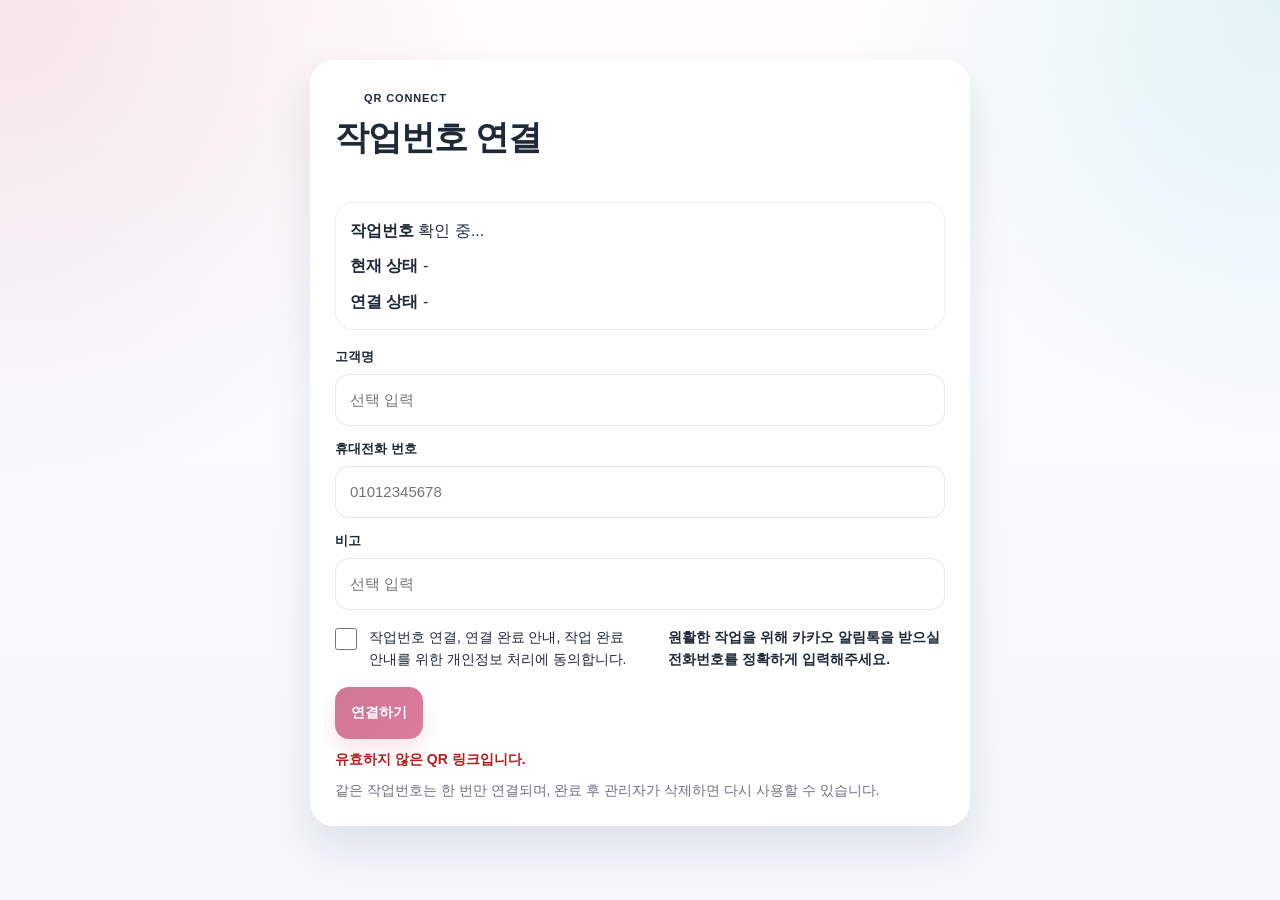
==== commit 843981bb: "Update bind.html" ====
--- a/bind.html
+++ b/bind.html
@@ -43,6 +43,7 @@
                 <label class="agree">
                     <input type="checkbox" id="agreeCheckbox">
                     <span>작업번호 연결, 연결 완료 안내, 작업 완료 안내를 위한 개인정보 처리에 동의합니다.</span>
+                    <b><span>원활한 작업을 위해 카카오 알림톡을 받으실 전화번호를 정확하게 입력해주세요.</span></b>
                 </label>
                 <input type="hidden" name="agree" id="agreeField" value="N">
 
--- a/css/style.css
+++ b/css/style.css
@@ -1,25 +1,28 @@
-: root {
-    --primary: #A6093D;
-    --primary - dark: #860733;
+/* =========================
+   01. 디자인 토큰
+========================= */
+:root {
+  --primary: #A6093D;
+  --primary-dark: #860733;
   --primary-soft: rgba(166, 9, 61, 0.12);
 
-  --secondary: # 5 BC2E7;
-    --secondary - dark: #2FA8D6;
+  --secondary: #5BC2E7;
+  --secondary-dark: #2FA8D6;
   --secondary-soft: rgba(91, 194, 231, 0.14);
 
-  --bg: # f4f7fb;
-    --card: rgba(255, 255, 255, 0.94);
-    --card - strong: #ffffff;
-    --text: #1f2937;
-  --muted: # 6 b7280;
-    --line: rgba(31, 41, 55, 0.08);
-
-    --success - bg: #dcfce7;
-    --success - text: #166534;
-  --warning-bg: # fff0c4;
-    --warning - text: #9a5d00;
-  --claim-bg: # d8f2fb;
-    --claim - text: #1175a4;
+  --bg: #f4f7fb;
+  --card: rgba(255, 255, 255, 0.94);
+  --card-strong: #ffffff;
+  --text: #1f2937;
+  --muted: #6b7280;
+  --line: rgba(31, 41, 55, 0.08);
+
+  --success-bg: #dcfce7;
+  --success-text: #166534;
+  --warning-bg: #fff0c4;
+  --warning-text: #9a5d00;
+  --claim-bg: #d8f2fb;
+  --claim-text: #1175a4;
 
   --shadow-lg: 0 20px 44px rgba(22, 34, 51, 0.10);
   --shadow-md: 0 12px 28px rgba(22, 34, 51, 0.08);
@@ -31,6 +34,9 @@
   --radius-sm: 12px;
 }
 
+/* =========================
+   02. 기본 설정
+========================= */
 * {
   box-sizing: border-box;
   -webkit-tap-highlight-color: transparent;
@@ -50,1222 +56,1374 @@
   background:
     radial-gradient(circle at top left, rgba(166, 9, 61, 0.10), transparent 32%),
     radial-gradient(circle at top right, rgba(91, 194, 231, 0.18), transparent 28%),
-    linear-gradient(180deg, # fffdfb 0 % , #f9fbff 42 % , #f3f7fc 100 % );
+    linear-gradient(180deg, #fffdfb 0%, #f9fbff 42%, #f3f7fc 100%);
 }
 
 body {
-    min - height: 100 dvh;
-    overflow - x: hidden;
+  min-height: 100dvh;
+  overflow-x: hidden;
 }
 
 img {
-    max - width: 100 % ;
-    height: auto;
-}
-
-img[src *= "emblem"],
-    img[alt *= "엠블럼"],
-    img[alt *= "Emblem"],
-    .emblem - image {
-        display: block;
-        margin - left: auto;
-        margin - right: auto;
-    }
-
-    .brand - shell {
-        position: fixed;
-        inset: 0;
-        pointer - events: none;
-        z - index: 0;
-    }
-
-    .brand - grid {
-        position: absolute;
-        inset: 0;
-        opacity: .18;
-        background - image: linear - gradient(rgba(166, 9, 61, .06) 1 px, transparent 1 px),
-        linear - gradient(90 deg, rgba(91, 194, 231, .06) 1 px, transparent 1 px);
-        background - size: 24 px 24 px;
-        mask - image: linear - gradient(to bottom, rgba(0, 0, 0, .72), rgba(0, 0, 0, .12));
-    }
-
-    .wrap,
-    .bind - wrap {
-        position: relative;
-        z - index: 1;
-    }
-
-    .wrap {
-        max - width: 1180 px;
-        margin: 0 auto;
-        padding: 16 px;
-    }
-
-    /* HERO */
-    .hero {
-        position: relative;
-        overflow: hidden;
-        border - radius: var (--radius - xl);
-        padding: 22 px 22 px;
-        margin - bottom: 14 px;
-        color: #fff;
-        box - shadow: 0 18 px 36 px rgba(166, 9, 61, 0.16);
-        background: linear - gradient(
-            135 deg,
-            rgba(166, 9, 61, .96) 0 % ,
-            rgba(166, 9, 61, .90) 48 % ,
-            rgba(91, 194, 231, .84) 100 %
-        );
-    }
-
-    .hero::before {
-        content: "";
-        position: absolute;
-        right: -42 px;
-        top: -42 px;
-        width: 180 px;
-        height: 180 px;
-        border - radius: 50 % ;
-        background: rgba(255, 255, 255, .12);
-    }
-
-    .hero::after {
-        content: "";
-        position: absolute;
-        left: -44 px;
-        bottom: -74 px;
-        width: 170 px;
-        height: 170 px;
-        border - radius: 50 % ;
-        background: rgba(255, 255, 255, .07);
-    }
-
-    .hero - inner {
-        position: relative;
-        z - index: 1;
-        display: grid;
-        grid - template - columns: minmax(0, 1 fr) minmax(140 px, 200 px);
-        gap: 16 px;
-        align - items: center;
-    }
-
-    .hero - copy {
-        min - width: 0;
-    }
-
-    .hero - mark {
-        display: flex;
-        justify - content: center;
-        align - items: center;
-    }
-
-    .hero - mark img {
-        width: min(100 % , 176 px);
-        filter: drop - shadow(0 12 px 24 px rgba(0, 0, 0, .16));
-        transform: translateY(2 px);
-    }
-
-    .brand - badge,
-    .bind - badge {
-        display: inline - flex;
-        align - items: center;
-        gap: 8 px;
-        padding: 6 px 12 px;
-        border - radius: 999 px;
-        background: rgba(255, 255, 255, 0.16);
-        border: 1 px solid rgba(255, 255, 255, 0.22);
-        font - size: 11 px;
-        font - weight: 900;
-        letter - spacing: .08 em;
-        text - transform: uppercase;
-        margin - bottom: 8 px;
-    }
-
-    .brand - dot {
-        width: 8 px;
-        height: 8 px;
-        border - radius: 50 % ;
-        background: #fff;
-    }
-
-h1 {
-    margin: 0;
-    font - size: clamp(28 px, 4 vw, 34 px);
-    line - height: 1.08;
-    letter - spacing: -.03 em;
-}
-
-.sub {
-    margin - top: 8 px;
-    font - size: 14 px;
-    line - height: 1.6;
-    color: rgba(255, 255, 255, .94);
-}
-
-.hero - side,
-    .hero - actions {
-        display: flex;
-        gap: 8 px;
-        flex - wrap: wrap;
-        align - items: center;
-    }
-
-    .hero - side {
-        justify - content: flex - end;
-    }
-
-    .hero - link {
-        display: inline - flex;
-        text - decoration: none;
-    }
-
-    .hero - chip {
-        display: inline - flex;
-        align - items: center;
-        justify - content: center;
-        min - height: 42 px;
-        min - width: 112 px;
-        padding: 0 14 px;
-        border - radius: 14 px;
-        background: rgba(255, 255, 255, .14);
-        border: 1 px solid rgba(255, 255, 255, .18);
-        color: #fff;
-        text - decoration: none;
-        font - size: 13 px;
-        font - weight: 800;
-        white - space: nowrap;
-        backdrop - filter: blur(8 px);
-        transition: transform .18 s ease,
-        box - shadow .18 s ease,
-        background - color .18 s ease;
-    }
-
-    .hero - chip - soft {
-        opacity: .95;
-    }
-
-    .hero - chip: hover {
-        transform: translateY(-1 px);
-        background: rgba(255, 255, 255, .18);
-        box - shadow: 0 8 px 18 px rgba(0, 0, 0, .12);
-    }
-
-    /* CARD */
-    .card {
-        background: var (--card);
-        border: 1 px solid rgba(255, 255, 255, .74);
-        border - radius: var (--radius - xl);
-        padding: 18 px;
-        margin - bottom: 14 px;
-        box - shadow: var (--shadow - lg);
-        backdrop - filter: blur(12 px);
-    }
-
-    .topbar {
-        display: flex;
-        justify - content: space - between;
-        gap: 14 px;
-        flex - wrap: wrap;
-        align - items: end;
-    }
-
-    .section - title {
-        margin: 0;
-        font - size: 20 px;
-        font - weight: 900;
-        letter - spacing: -.02 em;
-    }
-
-    .section - sub {
-        margin - top: 6 px;
-        color: var (--muted);
-        font - size: 13 px;
-        line - height: 1.5;
-    }
-
-    /* SEARCH */
-    .search {
-        display: flex;
-        gap: 10 px;
-        flex - wrap: wrap;
-        align - items: stretch;
-        width: min(560 px, 100 % );
-    }
-
-    .search - box {
-        flex: 1 1 280 px;
-        min - width: 0;
-    }
-
-    .search - label,
-    .field label {
-        display: block;
-        margin - bottom: 8 px;
-        font - size: 13 px;
-        font - weight: 900;
-        color: var (--text);
-    }
-
-    .search - box input,
-    .bind - form input: not([type = "checkbox"]): not([type = "hidden"]) {
-        width: 100 % ;
-        min - height: 52 px;
-        border: 1 px solid rgba(31, 41, 55, 0.11);
-        border - radius: 14 px;
-        padding: 0 14 px;
-        background: rgba(255, 255, 255, .96);
-        color: var (--text);
-        outline: none;
-        font - size: 15 px;
-        transition: border - color .18 s ease,
-        box - shadow .18 s ease,
-        transform .15 s ease;
-    }
-
-    .search - box input: focus,
-    .bind - form input: not([type = "checkbox"]): not([type = "hidden"]): focus {
-        border - color: rgba(91, 194, 231, .92);
-        box - shadow: 0 0 0 4 px rgba(91, 194, 231, .16);
-        background: #fff;
-    }
-
-button,
-.primary - btn,
-    .ghost - btn,
-    .btn - primary {
-        min - height: 52 px;
-        border: 0;
-        border - radius: 14 px;
-        padding: 0 16 px;
-        font - size: 14 px;
-        font - weight: 900;
-        cursor: pointer;
-        transition: transform .15 s ease, box - shadow .20 s ease, opacity .20 s ease;
-    }
-
-button: hover,
-    .primary - btn: hover,
-    .ghost - btn: hover,
-    .btn - primary: hover {
-        transform: translateY(-1 px);
-    }
-
-button: active,
-    .primary - btn: active,
-    .ghost - btn: active,
-    .btn - primary: active {
-        transform: translateY(0);
-    }
-
-button: disabled,
-    .primary - btn: disabled,
-    .ghost - btn: disabled,
-    .btn - primary: disabled {
-        opacity: .55;
-        cursor: not - allowed;
-        transform: none;
-    }
-
-    .primary - btn,
-    .btn - primary {
-        background: linear - gradient(135 deg,
-            var (--primary) 0 % , #c10f4b 100 % );
-        color: #fff;
-        box - shadow: 0 12 px 22 px rgba(166, 9, 61, .18);
-    }
-
-    .ghost - btn {
-        background: rgba(17, 24, 39, .08);
-        color: var (--text);
-    }
-
-    /* RECENT SEARCH */
-    .quick - row {
-        display: flex;
-        gap: 10 px;
-        align - items: center;
-        flex - wrap: wrap;
-        margin - top: 14 px;
-    }
-
-    .quick - hint {
-        color: var (--muted);
-        font - size: 12 px;
-        font - weight: 800;
-        white - space: nowrap;
-    }
-
-    .recent - searches {
-        display: flex;
-        flex - wrap: wrap;
-        gap: 8 px;
-    }
-
-    .recent - chip {
-        min - height: 34 px;
-        padding: 0 12 px;
-        border - radius: 999 px;
-        border: 1 px solid
-        var (--line);
-        background: rgba(255, 255, 255, .90);
-        color: var (--text);
-        font - size: 12 px;
-        font - weight: 800;
-        cursor: pointer;
-        transition: transform .15 s ease, box - shadow .18 s ease, border - color .18 s ease;
-    }
-
-    .recent - chip: hover {
-        transform: translateY(-1 px);
-        box - shadow: var (--shadow - sm);
-    }
-
-    .recent - chip.is - empty {
-        cursor: default;
-        opacity: .7;
-    }
-
-    /* DASHBOARD */
-    .stats,
-    .stats - grid {
-        display: grid;
-        grid - template - columns: repeat(4, minmax(0, 1 fr));
-        gap: 12 px;
-        margin - top: 14 px;
-    }
-
-    .stat,
-    .stat - card {
-        background: rgba(255, 255, 255, .92);
-        border: 1 px solid
-        var (--line);
-        border - radius: 20 px;
-        padding: 16 px;
-        box - shadow: var (--shadow - md);
-        transition: transform .18 s ease,
-        box - shadow .18 s ease;
-        min - width: 0;
-    }
-
-    .stat: hover,
-    .stat - card: hover {
-        transform: translateY(-2 px);
-        box - shadow: var (--shadow - lg);
-    }
-
-    .stat.total,
-    .stat - card.total {
-        background: linear - gradient(180 deg, rgba(166, 9, 61, 0.04), rgba(166, 9, 61, 0.01)),
-        rgba(255, 255, 255, .94);
-    }
-
-    .stat.waiting,
-    .stat - card.waiting {
-        background: linear - gradient(180 deg, rgba(255, 193, 7, 0.06), rgba(255, 193, 7, 0.02)),
-        rgba(255, 255, 255, .94);
-    }
-
-    .stat.done,
-    .stat - card.done,
-    .stat.complete,
-    .stat - card.complete {
-        background: linear - gradient(180 deg, rgba(22, 163, 74, 0.06), rgba(22, 163, 74, 0.02)),
-        rgba(255, 255, 255, .94);
-    }
-
-    .stat.bound,
-    .stat - card.bound {
-        background: linear - gradient(180 deg, rgba(91, 194, 231, 0.08), rgba(91, 194, 231, 0.03)),
-        rgba(255, 255, 255, .94);
-    }
-
-    .stat - label {
-        color: var (--muted);
-        font - size: 13 px;
-        font - weight: 800;
-        line - height: 1.25;
-    }
-
-    .stat b,
-    .stat - value {
-        display: block;
-        margin - top: 8 px;
-        font - size: clamp(22 px, 4 vw, 28 px);
-        font - weight: 900;
-        letter - spacing: -.03 em;
-        color: var (--primary);
-    }
-
-    /* FILTER */
-    .filter - bar {
-        display: grid;
-        grid - template - columns: repeat(3, minmax(0, 1 fr));
-        gap: 8 px;
-        margin - top: 14 px;
-    }
-
-    .filter - btn {
-        width: 100 % ;
-        min - width: 0;
-        min - height: 44 px;
-        padding: 0 12 px;
-        border - radius: 999 px;
-        border: 1 px solid
-        var (--line);
-        background: #fff;
-        color: var (--text);
-        font - size: 14 px;
-        font - weight: 900;
-        white - space: nowrap;
-    }
-
-    .filter - btn.active {
-        background: linear - gradient(135 deg,
-            var (--primary) 0 % , #c10f4b 100 % );
-        color: #fff;
-        border - color: var (--primary);
-        box - shadow: 0 10 px 20 px rgba(166, 9, 61, .16);
-    }
-
-    /* META / UPDATE */
-    .meta - row,
-    .updated {
-        display: flex;
-        justify - content: space - between;
-        gap: 10 px;
-        flex - wrap: wrap;
-        align - items: center;
-        color: var (--muted);
-        font - size: 12 px;
-        margin - top: 12 px;
-    }
-
-    .pulse {
-        width: 8 px;
-        height: 8 px;
-        border - radius: 50 % ;
-        background: var (--secondary);
-        box - shadow: 0 0 0 0 rgba(91, 194, 231, .45);
-        animation: pulseDot 1.8 s infinite;
-        display: inline - block;
-        margin - right: 6 px;
-    }
-
-    .sync - note {
-        margin - top: 10 px;
-        color: var (--muted);
-        font - size: 12 px;
-        line - height: 1.5;
-    }
-
-    .hidden {
-        display: none!important;
-    }
-
-    /* SUMMARY */
-    .summary - card {
-        transition: opacity .2 s ease,
-        transform .2 s ease;
-    }
-
-    .summary - head {
-        display: flex;
-        justify - content: space - between;
-        gap: 12 px;
-        align - items: start;
-        flex - wrap: wrap;
-    }
-
-    .summary - kicker {
-        color: var (--secondary - dark);
-        font - size: 12 px;
-        font - weight: 900;
-        letter - spacing: .08 em;
-        text - transform: uppercase;
-    }
-
-    .summary - title {
-        margin: 6 px 0 0;
-        font - size: 24 px;
-        letter - spacing: -.03 em;
-    }
-
-    .summary - grid {
-        display: grid;
-        grid - template - columns: repeat(4, minmax(0, 1 fr));
-        gap: 10 px;
-        margin - top: 16 px;
-    }
-
-    .summary - box {
-        border: 1 px solid
-        var (--line);
-        background: rgba(255, 255, 255, .88);
-        border - radius: 18 px;
-        padding: 14 px 12 px;
-        box - shadow: var (--shadow - md);
-        min - width: 0;
-    }
-
-    .summary - label {
-        display: block;
-        color: var (--muted);
-        font - size: 12 px;
-        font - weight: 800;
-        line - height: 1.25;
-        word - break: keep - all;
-    }
-
-    .summary - value {
-        display: block;
-        margin - top: 8 px;
-        font - size: 18 px;
-        font - weight: 900;
-        line - height: 1.2;
-        word - break: break -word;
-    }
-
-    .summary - message,
-    .foot - note {
-        margin - top: 14 px;
-        padding: 14 px 16 px;
-        border - radius: 16 px;
-        background: rgba(91, 194, 231, .12);
-        color: var (--text);
-        line - height: 1.65;
-        border: 1 px solid rgba(91, 194, 231, .18);
-        font - size: 14 px;
-    }
-
-    .badge,
-    .state - chip,
-    .claim - chip {
-        display: inline - flex;
-        align - items: center;
-        min - height: 30 px;
-        border - radius: 999 px;
-        padding: 0 10 px;
-        font - size: 12 px;
-        font - weight: 900;
-    }
-
-    .state - complete,
-    .badge.complete,
-    .badge.done {
-        background: var (--success - bg);
-        color: var (--success - text);
-    }
-
-    .state - waiting,
-    .badge.waiting {
-        background: var (--warning - bg);
-        color: var (--warning - text);
-    }
-
-    .claim - bound {
-        background: var (--claim - bg);
-        color: var (--claim - text);
-    }
-
-    .claim - none {
-        background: #f3f4f6;
-        color: #4b5563;
+  max-width: 100%;
+  height: auto;
+}
+
+img[src*="emblem"],
+img[alt*="엠블럼"],
+img[alt*="Emblem"],
+.emblem-image {
+  display: block;
+  margin-left: auto;
+  margin-right: auto;
+}
+
+.hidden {
+  display: none !important;
 }
 
 .muted {
   color: var(--muted);
 }
 
-/* TABLE */
+/* =========================
+   03. 배경 / 레이아웃
+========================= */
+.brand-shell {
+  position: fixed;
+  inset: 0;
+  pointer-events: none;
+  z-index: 0;
+}
+
+.brand-grid {
+  position: absolute;
+  inset: 0;
+  opacity: 0.18;
+  background-image:
+    linear-gradient(rgba(166, 9, 61, 0.06) 1px, transparent 1px),
+    linear-gradient(90deg, rgba(91, 194, 231, 0.06) 1px, transparent 1px);
+  background-size: 24px 24px;
+  mask-image: linear-gradient(to bottom, rgba(0, 0, 0, 0.72), rgba(0, 0, 0, 0.12));
+}
+
+.wrap,
+.bind-wrap {
+  position: relative;
+  z-index: 1;
+}
+
+.wrap {
+  max-width: 1180px;
+  margin: 0 auto;
+  padding: 16px;
+}
+
+/* =========================
+   04. 히어로
+========================= */
+.hero {
+  position: relative;
+  overflow: hidden;
+  border-radius: var(--radius-xl);
+  padding: 22px;
+  margin-bottom: 14px;
+  color: #fff;
+  box-shadow: 0 18px 36px rgba(166, 9, 61, 0.16);
+  background: linear-gradient(
+    135deg,
+    rgba(166, 9, 61, 0.96) 0%,
+    rgba(166, 9, 61, 0.90) 48%,
+    rgba(91, 194, 231, 0.84) 100%
+  );
+}
+
+.hero::before {
+  content: "";
+  position: absolute;
+  right: -42px;
+  top: -42px;
+  width: 180px;
+  height: 180px;
+  border-radius: 50%;
+  background: rgba(255, 255, 255, 0.12);
+}
+
+.hero::after {
+  content: "";
+  position: absolute;
+  left: -44px;
+  bottom: -74px;
+  width: 170px;
+  height: 170px;
+  border-radius: 50%;
+  background: rgba(255, 255, 255, 0.07);
+}
+
+.hero-inner {
+  position: relative;
+  z-index: 1;
+  display: grid;
+  grid-template-columns: minmax(0, 1fr) minmax(140px, 200px);
+  gap: 16px;
+  align-items: center;
+}
+
+.hero-copy {
+  min-width: 0;
+}
+
+.hero-mark {
+  display: flex;
+  justify-content: center;
+  align-items: center;
+}
+
+.hero-mark img {
+  width: min(100%, 176px);
+  filter: drop-shadow(0 12px 24px rgba(0, 0, 0, 0.16));
+  transform: translateY(2px);
+}
+
+.brand-badge,
+.bind-badge {
+  display: inline-flex;
+  align-items: center;
+  gap: 8px;
+  padding: 6px 12px;
+  border-radius: 999px;
+  background: rgba(255, 255, 255, 0.16);
+  border: 1px solid rgba(255, 255, 255, 0.22);
+  font-size: 11px;
+  font-weight: 900;
+  letter-spacing: 0.08em;
+  text-transform: uppercase;
+  margin-bottom: 8px;
+}
+
+.brand-dot {
+  width: 8px;
+  height: 8px;
+  border-radius: 50%;
+  background: #fff;
+}
+
+h1 {
+  margin: 0;
+  font-size: clamp(28px, 4vw, 34px);
+  line-height: 1.08;
+  letter-spacing: -0.03em;
+}
+
+.sub {
+  margin-top: 8px;
+  font-size: 14px;
+  line-height: 1.6;
+  color: rgba(255, 255, 255, 0.94);
+}
+
+.hero-side,
+.hero-actions {
+  display: flex;
+  gap: 8px;
+  flex-wrap: wrap;
+  align-items: center;
+}
+
+.hero-side {
+  justify-content: flex-end;
+}
+
+.hero-link {
+  display: inline-flex;
+  text-decoration: none;
+}
+
+.hero-chip {
+  display: inline-flex;
+  align-items: center;
+  justify-content: center;
+  min-height: 42px;
+  min-width: 112px;
+  padding: 0 14px;
+  border-radius: 14px;
+  background: rgba(255, 255, 255, 0.14);
+  border: 1px solid rgba(255, 255, 255, 0.18);
+  color: #fff;
+  text-decoration: none;
+  font-size: 13px;
+  font-weight: 800;
+  white-space: nowrap;
+  backdrop-filter: blur(8px);
+  transition:
+    transform 0.18s ease,
+    box-shadow 0.18s ease,
+    background-color 0.18s ease;
+}
+
+.hero-chip-soft {
+  opacity: 0.95;
+}
+
+.hero-chip:hover {
+  transform: translateY(-1px);
+  background: rgba(255, 255, 255, 0.18);
+  box-shadow: 0 8px 18px rgba(0, 0, 0, 0.12);
+}
+
+/* =========================
+   05. 카드 공통
+========================= */
+.card {
+  background: var(--card);
+  border: 1px solid rgba(255, 255, 255, 0.74);
+  border-radius: var(--radius-xl);
+  padding: 18px;
+  margin-bottom: 14px;
+  box-shadow: var(--shadow-lg);
+  backdrop-filter: blur(12px);
+}
+
+.topbar {
+  display: flex;
+  justify-content: space-between;
+  gap: 14px;
+  flex-wrap: wrap;
+  align-items: end;
+}
+
+.section-title {
+  margin: 0;
+  font-size: 20px;
+  font-weight: 900;
+  letter-spacing: -0.02em;
+}
+
+.section-sub {
+  margin-top: 6px;
+  color: var(--muted);
+  font-size: 13px;
+  line-height: 1.5;
+}
+
+/* =========================
+   06. 검색 영역
+========================= */
+.search {
+  display: flex;
+  gap: 10px;
+  flex-wrap: wrap;
+  align-items: stretch;
+  width: min(560px, 100%);
+}
+
+.search-box {
+  flex: 1 1 280px;
+  min-width: 0;
+}
+
+.search-label,
+.field label {
+  display: block;
+  margin-bottom: 8px;
+  font-size: 13px;
+  font-weight: 900;
+  color: var(--text);
+}
+
+.search-box input,
+.bind-form input:not([type="checkbox"]):not([type="hidden"]) {
+  width: 100%;
+  min-height: 52px;
+  border: 1px solid rgba(31, 41, 55, 0.11);
+  border-radius: 14px;
+  padding: 0 14px;
+  background: rgba(255, 255, 255, 0.96);
+  color: var(--text);
+  outline: none;
+  font-size: 15px;
+  transition:
+    border-color 0.18s ease,
+    box-shadow 0.18s ease,
+    transform 0.15s ease;
+}
+
+.search-box input:focus,
+.bind-form input:not([type="checkbox"]):not([type="hidden"]):focus {
+  border-color: rgba(91, 194, 231, 0.92);
+  box-shadow: 0 0 0 4px rgba(91, 194, 231, 0.16);
+  background: #fff;
+}
+
+/* =========================
+   07. 버튼
+========================= */
+button,
+.primary-btn,
+.ghost-btn,
+.btn-primary {
+  min-height: 52px;
+  border: 0;
+  border-radius: 14px;
+  padding: 0 16px;
+  font-size: 14px;
+  font-weight: 900;
+  cursor: pointer;
+  transition:
+    transform 0.15s ease,
+    box-shadow 0.20s ease,
+    opacity 0.20s ease;
+}
+
+button:hover,
+.primary-btn:hover,
+.ghost-btn:hover,
+.btn-primary:hover {
+  transform: translateY(-1px);
+}
+
+button:active,
+.primary-btn:active,
+.ghost-btn:active,
+.btn-primary:active {
+  transform: translateY(0);
+}
+
+button:disabled,
+.primary-btn:disabled,
+.ghost-btn:disabled,
+.btn-primary:disabled {
+  opacity: 0.55;
+  cursor: not-allowed;
+  transform: none;
+}
+
+.primary-btn,
+.btn-primary {
+  background: linear-gradient(135deg, var(--primary) 0%, #c10f4b 100%);
+  color: #fff;
+  box-shadow: 0 12px 22px rgba(166, 9, 61, 0.18);
+}
+
+.ghost-btn {
+  background: rgba(17, 24, 39, 0.08);
+  color: var(--text);
+}
+
+/* =========================
+   08. 최근 검색
+========================= */
+.quick-row {
+  display: flex;
+  gap: 10px;
+  align-items: center;
+  flex-wrap: wrap;
+  margin-top: 14px;
+}
+
+.quick-hint {
+  color: var(--muted);
+  font-size: 12px;
+  font-weight: 800;
+  white-space: nowrap;
+}
+
+.recent-searches {
+  display: flex;
+  flex-wrap: wrap;
+  gap: 8px;
+}
+
+.recent-chip {
+  min-height: 34px;
+  padding: 0 12px;
+  border-radius: 999px;
+  border: 1px solid var(--line);
+  background: rgba(255, 255, 255, 0.90);
+  color: var(--text);
+  font-size: 12px;
+  font-weight: 800;
+  cursor: pointer;
+  transition:
+    transform 0.15s ease,
+    box-shadow 0.18s ease,
+    border-color 0.18s ease;
+}
+
+.recent-chip:hover {
+  transform: translateY(-1px);
+  box-shadow: var(--shadow-sm);
+}
+
+.recent-chip.is-empty {
+  cursor: default;
+  opacity: 0.7;
+}
+
+/* =========================
+   09. 통계 카드
+========================= */
+.stats,
+.stats-grid {
+  display: grid;
+  grid-template-columns: repeat(4, minmax(0, 1fr));
+  gap: 12px;
+  margin-top: 14px;
+}
+
+.stat,
+.stat-card {
+  background: rgba(255, 255, 255, 0.92);
+  border: 1px solid var(--line);
+  border-radius: 20px;
+  padding: 16px;
+  box-shadow: var(--shadow-md);
+  transition:
+    transform 0.18s ease,
+    box-shadow 0.18s ease;
+  min-width: 0;
+}
+
+.stat:hover,
+.stat-card:hover {
+  transform: translateY(-2px);
+  box-shadow: var(--shadow-lg);
+}
+
+.stat.total,
+.stat-card.total {
+  background:
+    linear-gradient(180deg, rgba(166, 9, 61, 0.04), rgba(166, 9, 61, 0.01)),
+    rgba(255, 255, 255, 0.94);
+}
+
+.stat.waiting,
+.stat-card.waiting {
+  background:
+    linear-gradient(180deg, rgba(255, 193, 7, 0.06), rgba(255, 193, 7, 0.02)),
+    rgba(255, 255, 255, 0.94);
+}
+
+.stat.done,
+.stat-card.done,
+.stat.complete,
+.stat-card.complete {
+  background:
+    linear-gradient(180deg, rgba(22, 163, 74, 0.06), rgba(22, 163, 74, 0.02)),
+    rgba(255, 255, 255, 0.94);
+}
+
+.stat.bound,
+.stat-card.bound {
+  background:
+    linear-gradient(180deg, rgba(91, 194, 231, 0.08), rgba(91, 194, 231, 0.03)),
+    rgba(255, 255, 255, 0.94);
+}
+
+.stat-label {
+  color: var(--muted);
+  font-size: 13px;
+  font-weight: 800;
+  line-height: 1.25;
+}
+
+.stat b,
+.stat-value {
+  display: block;
+  margin-top: 8px;
+  font-size: clamp(22px, 4vw, 28px);
+  font-weight: 900;
+  letter-spacing: -0.03em;
+  color: var(--primary);
+}
+
+/* =========================
+   10. 필터
+========================= */
+.filter-bar {
+  display: grid;
+  grid-template-columns: repeat(3, minmax(0, 1fr));
+  gap: 8px;
+  margin-top: 14px;
+}
+
+.filter-btn {
+  width: 100%;
+  min-width: 0;
+  min-height: 44px;
+  padding: 0 12px;
+  border-radius: 999px;
+  border: 1px solid var(--line);
+  background: #fff;
+  color: var(--text);
+  font-size: 14px;
+  font-weight: 900;
+  white-space: nowrap;
+}
+
+.filter-btn.active {
+  background: linear-gradient(135deg, var(--primary) 0%, #c10f4b 100%);
+  color: #fff;
+  border-color: var(--primary);
+  box-shadow: 0 10px 20px rgba(166, 9, 61, 0.16);
+}
+
+/* =========================
+   11. 메타 / 갱신
+========================= */
+.meta-row,
+.updated {
+  display: flex;
+  justify-content: space-between;
+  gap: 10px;
+  flex-wrap: wrap;
+  align-items: center;
+  color: var(--muted);
+  font-size: 12px;
+  margin-top: 12px;
+}
+
+.pulse {
+  width: 8px;
+  height: 8px;
+  border-radius: 50%;
+  background: var(--secondary);
+  box-shadow: 0 0 0 0 rgba(91, 194, 231, 0.45);
+  animation: pulseDot 1.8s infinite;
+  display: inline-block;
+  margin-right: 6px;
+}
+
+.sync-note {
+  margin-top: 10px;
+  color: var(--muted);
+  font-size: 12px;
+  line-height: 1.5;
+}
+
+/* =========================
+   12. 요약 카드
+========================= */
+.summary-card {
+  transition: opacity 0.2s ease, transform 0.2s ease;
+}
+
+.summary-head {
+  display: flex;
+  justify-content: space-between;
+  gap: 12px;
+  align-items: start;
+  flex-wrap: wrap;
+}
+
+.summary-kicker {
+  color: var(--secondary-dark);
+  font-size: 12px;
+  font-weight: 900;
+  letter-spacing: 0.08em;
+  text-transform: uppercase;
+}
+
+.summary-title {
+  margin: 6px 0 0;
+  font-size: 24px;
+  letter-spacing: -0.03em;
+}
+
+.summary-grid {
+  display: grid;
+  grid-template-columns: repeat(4, minmax(0, 1fr));
+  gap: 10px;
+  margin-top: 16px;
+}
+
+.summary-box {
+  border: 1px solid var(--line);
+  background: rgba(255, 255, 255, 0.88);
+  border-radius: 18px;
+  padding: 14px 12px;
+  box-shadow: var(--shadow-md);
+  min-width: 0;
+}
+
+.summary-label {
+  display: block;
+  color: var(--muted);
+  font-size: 12px;
+  font-weight: 800;
+  line-height: 1.25;
+  word-break: keep-all;
+}
+
+.summary-value {
+  display: block;
+  margin-top: 8px;
+  font-size: 18px;
+  font-weight: 900;
+  line-height: 1.2;
+  word-break: break-word;
+}
+
+.summary-message,
+.foot-note {
+  margin-top: 14px;
+  padding: 14px 16px;
+  border-radius: 16px;
+  background: rgba(91, 194, 231, 0.12);
+  color: var(--text);
+  line-height: 1.65;
+  border: 1px solid rgba(91, 194, 231, 0.18);
+  font-size: 14px;
+}
+
+/* =========================
+   13. 상태 배지
+========================= */
+.badge,
+.state-chip,
+.claim-chip {
+  display: inline-flex;
+  align-items: center;
+  min-height: 30px;
+  border-radius: 999px;
+  padding: 0 10px;
+  font-size: 12px;
+  font-weight: 900;
+}
+
+.state-complete,
+.badge.complete,
+.badge.done {
+  background: var(--success-bg);
+  color: var(--success-text);
+}
+
+.state-waiting,
+.badge.waiting {
+  background: var(--warning-bg);
+  color: var(--warning-text);
+}
+
+.claim-bound {
+  background: var(--claim-bg);
+  color: var(--claim-text);
+}
+
+.claim-none {
+  background: #f3f4f6;
+  color: #4b5563;
+}
+
+/* =========================
+   14. 테이블
+========================= */
 .table-wrap {
   overflow: auto;
   margin-top: 4px;
   border: 1px solid var(--line);
   border-radius: 18px;
-  background: # fff;
-        scrollbar - width: thin;
-    }
-
-    .table - wrap::-webkit - scrollbar {
-        height: 10 px;
-    }
-
-    .table - wrap::-webkit - scrollbar - thumb {
-        background: rgba(166, 9, 61, .22);
-        border - radius: 999 px;
-    }
+  background: #fff;
+  scrollbar-width: thin;
+}
+
+.table-wrap::-webkit-scrollbar {
+  height: 10px;
+}
+
+.table-wrap::-webkit-scrollbar-thumb {
+  background: rgba(166, 9, 61, 0.22);
+  border-radius: 999px;
+}
 
 table {
-    width: 100 % ;
-    min - width: 760 px;
-    border - collapse: collapse;
+  width: 100%;
+  min-width: 760px;
+  border-collapse: collapse;
 }
 
 th,
 td {
-    padding: 13 px 12 px;
-    border - bottom: 1 px solid
-    var (--line);
-    text - align: left;
-    font - size: 14 px;
+  padding: 13px 12px;
+  border-bottom: 1px solid var(--line);
+  text-align: left;
+  font-size: 14px;
 }
 
 th {
-    color: var (--muted);
-    font - size: 12 px;
-    background: #fafbfc;
-}
-
-.td - empty {
-        text - align: center;
-    }
-
-    /* MOBILE LIST */
-    .mobile - list {
-        display: none;
-        gap: 12 px;
-        margin - top: 14 px;
-    }
-
-    .mobile - item {
-        border: 1 px solid
-        var (--line);
-        border - radius: 18 px;
-        padding: 14 px;
-        background: rgba(255, 255, 255, .94);
-        box - shadow: var (--shadow - md);
-    }
-
-    .mobile - item h3 {
-        margin: 0 0 10 px;
-        font - size: 30 px;
-    }
-
-    .mobile - meta {
-        display: grid;
-        gap: 8 px;
-        color: var (--muted);
-        font - size: 14 px;
-    }
-
-    /* BIND */
-    .bind - wrap {
-        min - height: 100 dvh;
-        display: grid;
-        place - items: center;
-        padding: 18 px;
-    }
-
-    .bind - card {
-        width: min(100 % , 660 px);
-        padding: 24 px;
-    }
-
-    .bind - card.sub {
-        color: var (--muted);
-    }
-
-    .bind - head {
-        display: grid;
-        grid - template - columns: minmax(0, 1 fr) 116 px;
-        gap: 16 px;
-        align - items: center;
-    }
-
-    .bind - emblem {
-        display: flex;
-        justify - content: center;
-        align - items: center;
-    }
-
-    .bind - emblem img {
-        width: 100 % ;
-        max - width: 112 px;
-        filter: drop - shadow(0 10 px 22 px rgba(166, 9, 61, .14));
-    }
-
-    .info - box {
-        border: 1 px solid
-        var (--line);
-        border - radius: 18 px;
-        padding: 14 px;
-        background: rgba(255, 255, 255, .92);
-        line - height: 1.7;
-        margin - top: 16 px;
-        display: grid;
-        gap: 8 px;
-    }
-
-    .bind - form {
-        margin - top: 18 px;
-    }
-
-    .field {
-        margin - bottom: 14 px;
-    }
-
-    .agree {
-        display: flex;
-        width: 100 % ;
-        gap: 12 px;
-        align - items: flex - start;
-        margin - top: 16 px;
-        line - height: 1.6;
-        font - size: 14 px;
-    }
-
-    .agree input[type = "checkbox"] {
-        width: 22 px;
-        height: 22 px;
-        min - width: 22 px;
-        min - height: 22 px;
-        margin: 2 px 0 0;
-        padding: 0;
-        flex: 0 0 22 px;
-        border - radius: 6 px;
-        accent - color: var (--primary);
-    }
-
-    .agree span {
-        flex: 1 1 auto;
-        min - width: 0;
-        word - break: keep - all;
-        overflow - wrap: break -word;
-    }
-
-    .actions {
-        margin - top: 16 px;
-        display: flex;
-        gap: 10 px;
-        flex - wrap: wrap;
-    }
-
-    .msg {
-        margin - top: 12 px;
-        min - height: 20 px;
-        font - size: 14 px;
-        font - weight: 800;
-    }
-
-    .msg.ok {
-        color: var (--success - text);
-    }
-
-    .msg.err {
-        color: #b91c1c;
-    }
-
-    .bind - help {
-        color: var (--muted);
-    }
-
-    .hidden - iframe {
-        width: 0;
-        height: 0;
-        border: 0;
-        position: absolute;
-        left: -9999 px;
-    }
-
-    /* FOOTER */
-    .footer {
-        margin - top: 18 px;
-        padding: 18 px 12 px 10 px;
-        text - align: center;
-        color: var (--muted);
-        font - size: 13 px;
-        line - height: 1.6;
-    }
-
-    .admin - trigger {
-        display: inline;
-        font - weight: 900;
-        color: inherit;
-        cursor: pointer;
-        user - select: none;
-        text - decoration: none;
-        background: transparent;
-        border: 0;
-        padding: 0;
-    }
-
-    .admin - trigger: hover {
-        opacity: .72;
-    }
-
-    .admin - trigger: focus - visible {
-        outline: none;
-        text - decoration: underline;
-        text - underline - offset: 3 px;
-    }
-
-/* RESPONSIVE */
-@media(max - width: 980 px) {
-    .hero - inner {
-            grid - template - columns: 1 fr;
-        }
-
-        .hero - side,
-        .hero - actions {
-            justify - content: flex - start;
-        }
-
-        .hero - mark {
-            justify - content: center;
-        }
-
-        .summary - grid {
-            grid - template - columns: repeat(4, minmax(0, 1 fr));
-            gap: 8 px;
-        }
-
-        .summary - box {
-            padding: 12 px 10 px;
-            border - radius: 16 px;
-        }
-
-        .summary - label {
-            font - size: 11 px;
-        }
-
-        .summary - value {
-            font - size: 16 px;
-        }
-}
-
-@media(max - width: 760 px) {
-    .wrap {
-        padding: 12 px;
-    }
-
-    .search,
-    .actions {
-        flex - direction: column;
-        align - items: stretch;
-    }
-
-    .hero - side,
-        .hero - actions {
-            width: 100 % ;
-            display: grid;
-            grid - template - columns: repeat(3, minmax(0, 1 fr));
-            gap: 8 px;
-            align - items: stretch;
-            justify - content: initial;
-        }
-
-        .hero - link,
-        .hero - chip {
-            width: 100 % ;
-            min - width: 0;
-        }
-
-        .hero - chip {
-            min - height: 48 px;
-            padding: 0 8 px;
-            font - size: 12 px;
-            border - radius: 12 px;
-        }
-
-        .primary - btn,
-        .ghost - btn,
-        .btn - primary {
-            width: 100 % ;
-            min - height: 54 px;
-            font - size: 15 px;
-        }
-
-        .filter - bar {
-            grid - template - columns: repeat(3, minmax(0, 1 fr));
-            gap: 8 px;
-        }
-
-        .filter - btn {
-            width: 100 % ;
-            min - width: 0;
-            min - height: 48 px;
-            font - size: 13 px;
-            padding: 0 8 px;
-        }
-
-        .search - box input,
-        .bind - form input: not([type = "checkbox"]): not([type = "hidden"]) {
-            min - height: 54 px;
-            font - size: 16 px;
-        }
-
-        .summary - grid {
-            grid - template - columns: repeat(4, minmax(0, 1 fr));
-            gap: 8 px;
-        }
-
-        .summary - box {
-            padding: 10 px 8 px;
-            border - radius: 16 px;
-        }
-
-        .summary - label {
-            font - size: 10 px;
-            line - height: 1.2;
-        }
-
-        .summary - value {
-            margin - top: 6 px;
-            font - size: 15 px;
-        }
-
-        .stats,
-        .stats - grid {
-            gap: 8 px;
-        }
-
-        .stat,
-        .stat - card {
-            padding: 12 px 10 px;
-            border - radius: 16 px;
-        }
-
-        .stat - label {
-            font - size: 11 px;
-            line - height: 1.2;
-            word -
-                break :keep - all;
-        }
-
-        .stat b,
-        .stat - value {
-            margin - top: 6 px;
-            font - size: clamp(18 px, 4.8 vw, 22 px);
-        }
-
-        .table - wrap {
-            display: none;
-        }
-
-        .mobile - list {
-            display: grid;
-        }
-
-        .bind - head {
-            grid - template - columns: 1 fr;
-        }
-
-        .bind - emblem {
-            justify - content: center;
-            text - align: center;
-        }
-
-        .agree {
-            gap: 10 px;
-            font - size: 13 px;
-        }
-
-        .agree input[type = "checkbox"] {
-            width: 20 px;
-            height: 20 px;
-            min - width: 20 px;
-            min - height: 20 px;
-            flex - basis: 20 px;
-        }
-}
-
-@media(max - width: 420 px) {
-    .stats,
-    .stats - grid {
-            gap: 6 px;
-        }
-
-        .stat,
-        .stat - card {
-            padding: 10 px 8 px;
-        }
-
-        .stat - label {
-            font - size: 10 px;
-        }
-
-        .stat b,
-        .stat - value {
-            font - size: 18 px;
-        }
-
-        .hero - side,
-        .hero - actions {
-            gap: 6 px;
-        }
-
-        .hero - chip {
-            min - height: 44 px;
-            font - size: 11 px;
-            padding: 0 6 px;
-        }
-
-        .filter - bar {
-            gap: 6 px;
-        }
-
-        .filter - btn {
-            min - height: 44 px;
-            font - size: 12 px;
-            padding: 0 6 px;
-        }
-
-        .summary - grid {
-            gap: 6 px;
-        }
-
-        .summary - box {
-            padding: 8 px 6 px;
-        }
-
-        .summary - label {
-            font - size: 9 px;
-        }
-
-        .summary - value {
-            font - size: 13 px;
-        }
-}
-
-/* MOTION */
+  color: var(--muted);
+  font-size: 12px;
+  background: #fafbfc;
+}
+
+.td-empty {
+  text-align: center;
+}
+
+/* =========================
+   15. 모바일 리스트
+========================= */
+.mobile-list {
+  display: none;
+  gap: 12px;
+  margin-top: 14px;
+}
+
+.mobile-item {
+  border: 1px solid var(--line);
+  border-radius: 18px;
+  padding: 14px;
+  background: rgba(255, 255, 255, 0.94);
+  box-shadow: var(--shadow-md);
+}
+
+.mobile-item h3 {
+  margin: 0 0 10px;
+  font-size: 30px;
+}
+
+.mobile-meta {
+  display: grid;
+  gap: 8px;
+  color: var(--muted);
+  font-size: 14px;
+}
+
+/* =========================
+   16. 바인드 페이지
+========================= */
+.bind-wrap {
+  min-height: 100dvh;
+  display: grid;
+  place-items: center;
+  padding: 18px;
+}
+
+.bind-card {
+  width: min(100%, 660px);
+  padding: 24px;
+}
+
+.bind-card.sub {
+  color: var(--muted);
+}
+
+.bind-head {
+  display: grid;
+  grid-template-columns: minmax(0, 1fr) 116px;
+  gap: 16px;
+  align-items: center;
+}
+
+.bind-emblem {
+  display: flex;
+  justify-content: center;
+  align-items: center;
+}
+
+.bind-emblem img {
+  width: 100%;
+  max-width: 112px;
+  filter: drop-shadow(0 10px 22px rgba(166, 9, 61, 0.14));
+}
+
+.info-box {
+  border: 1px solid var(--line);
+  border-radius: 18px;
+  padding: 14px;
+  background: rgba(255, 255, 255, 0.92);
+  line-height: 1.7;
+  margin-top: 16px;
+  display: grid;
+  gap: 8px;
+}
+
+.bind-form {
+  margin-top: 18px;
+}
+
+.field {
+  margin-bottom: 14px;
+}
+
+.agree {
+  display: flex;
+  width: 100%;
+  gap: 12px;
+  align-items: flex-start;
+  margin-top: 16px;
+  line-height: 1.6;
+  font-size: 14px;
+}
+
+.agree input[type="checkbox"] {
+  width: 22px;
+  height: 22px;
+  min-width: 22px;
+  min-height: 22px;
+  margin: 2px 0 0;
+  padding: 0;
+  flex: 0 0 22px;
+  border-radius: 6px;
+  accent-color: var(--primary);
+}
+
+.agree span {
+  flex: 1 1 auto;
+  min-width: 0;
+  word-break: keep-all;
+  overflow-wrap: break-word;
+}
+
+.actions {
+  margin-top: 16px;
+  display: flex;
+  gap: 10px;
+  flex-wrap: wrap;
+}
+
+.msg {
+  margin-top: 12px;
+  min-height: 20px;
+  font-size: 14px;
+  font-weight: 800;
+}
+
+.msg.ok {
+  color: var(--success-text);
+}
+
+.msg.err {
+  color: #b91c1c;
+}
+
+.bind-help {
+  color: var(--muted);
+}
+
+.hidden-iframe {
+  width: 0;
+  height: 0;
+  border: 0;
+  position: absolute;
+  left: -9999px;
+}
+
+/* =========================
+   17. 푸터
+========================= */
+.footer {
+  margin-top: 18px;
+  padding: 18px 12px 10px;
+  text-align: center;
+  color: var(--muted);
+  font-size: 13px;
+  line-height: 1.6;
+}
+
+.admin-trigger {
+  display: inline;
+  font-weight: 900;
+  color: inherit;
+  cursor: pointer;
+  user-select: none;
+  text-decoration: none;
+  background: transparent;
+  border: 0;
+  padding: 0;
+}
+
+.admin-trigger:hover {
+  opacity: 0.72;
+}
+
+.admin-trigger:focus-visible {
+  outline: none;
+  text-decoration: underline;
+  text-underline-offset: 3px;
+}
+
+/* =========================
+   18. 태블릿 보정
+========================= */
+@media (max-width: 980px) {
+  .hero-inner {
+    grid-template-columns: 1fr;
+  }
+
+  .hero-side,
+  .hero-actions {
+    justify-content: flex-start;
+  }
+
+  .hero-mark {
+    justify-content: center;
+  }
+
+  .summary-grid {
+    grid-template-columns: repeat(4, minmax(0, 1fr));
+    gap: 8px;
+  }
+
+  .summary-box {
+    padding: 12px 10px;
+    border-radius: 16px;
+  }
+
+  .summary-label {
+    font-size: 11px;
+  }
+
+  .summary-value {
+    font-size: 16px;
+  }
+}
+
+/* =========================
+   19. 761~846px 폭 보정
+   - 가로 스크롤 방지
+   - 카드 잘림 방지
+========================= */
+@media (min-width: 761px) and (max-width: 846px) {
+  html,
+  body {
+    overflow-x: hidden;
+  }
+
+  .wrap {
+    max-width: 100%;
+    padding: 12px;
+  }
+
+  .card {
+    padding: 14px;
+    overflow: hidden;
+  }
+
+  .topbar {
+    flex-direction: column;
+    align-items: stretch;
+    gap: 10px;
+  }
+
+  .search {
+    width: 100%;
+    min-width: 0;
+  }
+
+  .search-box {
+    flex: 1 1 auto;
+    min-width: 0;
+  }
+
+  .search-box input {
+    width: 100%;
+    min-width: 0;
+  }
+
+  .hero-inner {
+    grid-template-columns: 1fr;
+    gap: 14px;
+  }
+
+  .hero-side,
+  .hero-actions {
+    justify-content: flex-start;
+    width: 100%;
+    display: grid;
+    grid-template-columns: repeat(3, minmax(0, 1fr));
+    gap: 8px;
+  }
+
+  .hero-link,
+  .hero-chip {
+    width: 100%;
+    min-width: 0;
+  }
+
+  .hero-chip {
+    padding: 0 10px;
+    text-align: center;
+    white-space: normal;
+    word-break: keep-all;
+  }
+
+  .stats,
+  .stats-grid,
+  .summary-grid {
+    grid-template-columns: repeat(4, minmax(0, 1fr));
+    gap: 10px;
+  }
+
+  .stat,
+  .stat-card,
+  .summary-box {
+    min-width: 0;
+    overflow: hidden;
+  }
+
+  .stat-label,
+  .summary-label,
+  .summary-value,
+  .section-sub,
+  .sub,
+  .mobile-meta,
+  td,
+  th {
+    white-space: normal;
+    overflow-wrap: anywhere;
+    word-break: keep-all;
+  }
+
+  .summary-value,
+  .stat-value,
+  .stat b {
+    line-height: 1.25;
+  }
+
+  .table-wrap {
+    width: 100%;
+    max-width: 100%;
+    overflow-x: auto;
+    -webkit-overflow-scrolling: touch;
+  }
+
+  table {
+    width: 100%;
+    min-width: 100%;
+    table-layout: fixed;
+  }
+
+  th,
+  td {
+    padding: 12px 10px;
+    font-size: 13px;
+  }
+
+  td {
+    white-space: normal;
+    word-break: break-word;
+  }
+}
+
+/* =========================
+   20. 모바일
+========================= */
+@media (max-width: 760px) {
+  .wrap {
+    padding: 10px;
+  }
+
+  .card {
+    padding: 14px;
+    margin-bottom: 10px;
+    min-height: auto !important;
+    height: auto !important;
+  }
+
+  .topbar {
+    gap: 10px;
+    align-items: stretch;
+  }
+
+  .section-title {
+    font-size: 18px;
+  }
+
+  .section-sub,
+  .sub {
+    margin-top: 4px;
+    font-size: 13px;
+    line-height: 1.45;
+  }
+
+  .search,
+  .actions {
+    flex-direction: column;
+    align-items: stretch;
+  }
+
+  .search {
+    width: 100%;
+    gap: 8px;
+    margin-top: 8px;
+  }
+
+  .search-box {
+    flex: 1 1 auto;
+  }
+
+  .search-box input,
+  .bind-form input:not([type="checkbox"]):not([type="hidden"]) {
+    min-height: 50px;
+    font-size: 15px;
+  }
+
+  .hero-side,
+  .hero-actions {
+    width: 100%;
+    display: grid;
+    grid-template-columns: repeat(3, minmax(0, 1fr));
+    gap: 8px;
+    align-items: stretch;
+    justify-content: initial;
+  }
+
+  .hero-link,
+  .hero-chip {
+    width: 100%;
+    min-width: 0;
+  }
+
+  .hero-chip {
+    min-height: 48px;
+    padding: 0 8px;
+    font-size: 12px;
+    border-radius: 12px;
+  }
+
+  .primary-btn,
+  .ghost-btn,
+  .btn-primary,
+  button {
+    width: 100%;
+    min-height: 50px;
+    font-size: 14px;
+  }
+
+  .filter-bar {
+    grid-template-columns: repeat(3, minmax(0, 1fr));
+    gap: 8px;
+  }
+
+  .filter-btn {
+    width: 100%;
+    min-width: 0;
+    min-height: 48px;
+    font-size: 13px;
+    padding: 0 8px;
+  }
+
+  .summary-grid {
+    grid-template-columns: repeat(4, minmax(0, 1fr));
+    gap: 8px;
+  }
+
+  .summary-box {
+    padding: 10px 8px;
+    border-radius: 16px;
+    min-height: auto !important;
+    height: auto !important;
+  }
+
+  .summary-label {
+    font-size: 10px;
+    line-height: 1.2;
+  }
+
+  .summary-value {
+    margin-top: 6px;
+    font-size: 15px;
+  }
+
+  .stats,
+  .stats-grid {
+    gap: 8px;
+  }
+
+  .stat,
+  .stat-card {
+    padding: 12px 10px;
+    border-radius: 16px;
+  }
+
+  .stat-label {
+    font-size: 11px;
+    line-height: 1.2;
+    word-break: keep-all;
+  }
+
+  .stat b,
+  .stat-value {
+    margin-top: 6px;
+    font-size: clamp(18px, 4.8vw, 22px);
+  }
+
+  .table-wrap {
+    display: none;
+  }
+
+  .mobile-list {
+    display: grid;
+  }
+
+  .bind-head {
+    grid-template-columns: 1fr;
+  }
+
+  .bind-emblem {
+    justify-content: center;
+    text-align: center;
+  }
+
+  .agree {
+    gap: 10px;
+    font-size: 13px;
+  }
+
+  .agree input[type="checkbox"] {
+    width: 20px;
+    height: 20px;
+    min-width: 20px;
+    min-height: 20px;
+    flex-basis: 20px;
+  }
+
+  .stats,
+  .stats-grid,
+  .filter-bar,
+  .summary-grid,
+  .meta-row,
+  .updated,
+  .quick-row {
+    margin-top: 10px;
+    gap: 8px;
+  }
+
+  .summary-card,
+  .mobile-item,
+  .foot-note {
+    min-height: auto !important;
+    height: auto !important;
+  }
+
+  .card,
+  .summary-card,
+  .mobile-item,
+  .search,
+  .topbar {
+    align-content: start;
+    justify-content: flex-start;
+  }
+
+  .summary-card:empty,
+  .mobile-list:empty,
+  .table-wrap:empty,
+  .quick-row:empty {
+    display: none !important;
+    margin: 0 !important;
+    padding: 0 !important;
+  }
+}
+
+/* =========================
+   21. 초소형 모바일
+========================= */
+@media (max-width: 420px) {
+  .wrap {
+    padding: 8px;
+  }
+
+  .card {
+    padding: 12px;
+    border-radius: 18px;
+  }
+
+  .section-title {
+    font-size: 17px;
+  }
+
+  .search-box input,
+  .bind-form input:not([type="checkbox"]):not([type="hidden"]) {
+    min-height: 48px;
+    font-size: 14px;
+  }
+
+  .primary-btn,
+  .ghost-btn,
+  .btn-primary,
+  button {
+    min-height: 48px;
+    font-size: 14px;
+  }
+
+  .stats,
+  .stats-grid {
+    gap: 6px;
+  }
+
+  .stat,
+  .stat-card {
+    padding: 10px 8px;
+  }
+
+  .stat-label {
+    font-size: 10px;
+  }
+
+  .stat b,
+  .stat-value {
+    font-size: 18px;
+  }
+
+  .hero-side,
+  .hero-actions {
+    gap: 6px;
+  }
+
+  .hero-chip {
+    min-height: 44px;
+    font-size: 11px;
+    padding: 0 6px;
+  }
+
+  .filter-bar {
+    gap: 6px;
+  }
+
+  .filter-btn {
+    min-height: 44px;
+    font-size: 12px;
+    padding: 0 6px;
+  }
+
+  .summary-grid {
+    gap: 6px;
+  }
+
+  .summary-box {
+    padding: 8px 6px;
+  }
+
+  .summary-label {
+    font-size: 9px;
+  }
+
+  .summary-value {
+    font-size: 13px;
+  }
+}
+
+/* =========================
+   22. 모션 최소화
+========================= */
 @keyframes pulseDot {
-    0 % {
-        box - shadow: 0 0 0 0 rgba(91, 194, 231, .45);
-    }
-    70 % {
-        box - shadow: 0 0 0 9 px rgba(91, 194, 231, 0);
-    }
-    100 % {
-        box - shadow: 0 0 0 0 rgba(91, 194, 231, 0);
-    }
-}
-
-@media(prefers - reduced - motion: reduce) {
-    *,
-    *::before,
-    *::after {
-        animation: none!important;
-        transition: none!important;
-        scroll - behavior: auto!important;
-    }
-}
-
-@media(max - width: 760 px) {
-    .wrap {
-        padding: 10 px;
-    }
-
-    .card {
-        padding: 14 px;
-        margin - bottom: 10 px;
-        min - height: auto!important;
-        height: auto!important;
-    }
-
-    .topbar {
-        gap: 10 px;
-        align - items: stretch;
-    }
-
-    .section - title {
-            font - size: 18 px;
-        }
-
-        .section - sub,
-        .sub {
-            margin - top: 4 px;
-            font - size: 13 px;
-            line - height: 1.45;
-        }
-
-        .search {
-            width: 100 % ;
-            gap: 8 px;
-            margin - top: 8 px;
-        }
-
-        .search - box {
-            flex: 1 1 auto;
-        }
-
-        .search - box input,
-        .bind - form input: not([type = "checkbox"]): not([type = "hidden"]) {
-            min - height: 50 px;
-            font - size: 15 px;
-        }
-
-        .primary - btn,
-        .ghost - btn,
-        .btn - primary,
-        button {
-            min - height: 50 px;
-        }
-
-        .stats,
-        .stats - grid,
-        .filter - bar,
-        .summary - grid,
-        .meta - row,
-        .updated,
-        .quick - row {
-            margin - top: 10 px;
-            gap: 8 px;
-        }
-
-        .summary - card,
-        .summary - box,
-        .foot - note,
-        .mobile - item {
-            min - height: auto!important;
-            height: auto!important;
-        }
-
-        /* 혹시 부모가 flex/grid로 세로 공간을 억지로 벌리는 경우 방지 */
-        .card,
-        .summary - card,
-        .mobile - item,
-        .search,
-        .topbar {
-            align - content: start;
-            justify - content: flex - start;
-        }
-
-        /* 비어 있는 결과 영역이 높이만 차지하는 경우 방지 */
-        .summary - card: empty,
-        .mobile - list: empty,
-        .table - wrap: empty,
-        .quick - row: empty {
-            display: none!important;
-            margin: 0!important;
-            padding: 0!important;
-        }
-}
-
-@media(max - width: 420 px) {
-    .wrap {
-        padding: 8 px;
-    }
-
-    .card {
-        padding: 12 px;
-        border - radius: 18 px;
-    }
-
-    .section - title {
-            font - size: 17 px;
-        }
-
-        .search - box input,
-        .bind - form input: not([type = "checkbox"]): not([type = "hidden"]) {
-            min - height: 48 px;
-            font - size: 14 px;
-        }
-
-        .primary - btn,
-        .ghost - btn,
-        .btn - primary,
-        button {
-            min - height: 48 px;
-            font - size: 14 px;
-        }
-}
+  0% {
+    box-shadow: 0 0 0 0 rgba(91, 194, 231, 0.45);
+  }
+  70% {
+    box-shadow: 0 0 0 9px rgba(91, 194, 231, 0);
+  }
+  100% {
+    box-shadow: 0 0 0 0 rgba(91, 194, 231, 0);
+  }
+}
+
+@media (prefers-reduced-motion: reduce) {
+  *,
+  *::before,
+  *::after {
+    animation: none !important;
+    transition: none !important;
+    scroll-behavior: auto !important;
+  }
+}
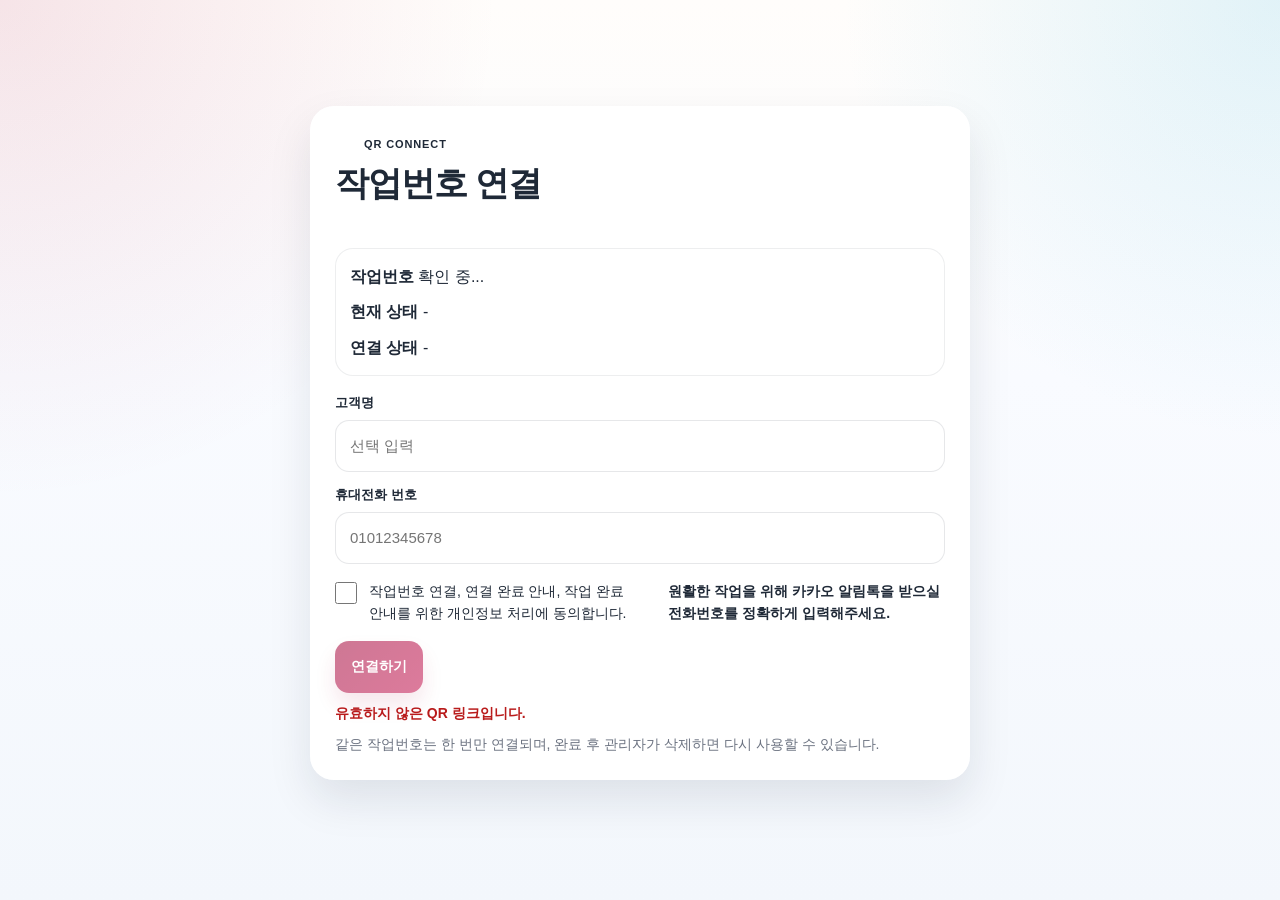
==== commit 4f924838: "Update bind.html" ====
--- a/bind.html
+++ b/bind.html
@@ -34,16 +34,16 @@
                     <label for="phone">휴대전화 번호</label>
                     <input type="text" id="phone" name="phone" placeholder="01012345678" inputmode="numeric" pattern="[0-9]*" maxlength="11" autocomplete="tel">
                 </div>
-
+<!--
                 <div class="field">
                     <label for="note">비고</label>
                     <input type="text" id="note" name="note" placeholder="선택 입력">
                 </div>
-
+-->
                 <label class="agree">
                     <input type="checkbox" id="agreeCheckbox">
                     <span>작업번호 연결, 연결 완료 안내, 작업 완료 안내를 위한 개인정보 처리에 동의합니다.</span>
-                    <b><span>원활한 작업을 위해 카카오 알림톡을 받으실 전화번호를 정확하게 입력해주세요.</span></b>
+                    <span><b>원활한 작업을 위해 카카오 알림톡을 받으실 전화번호를 정확하게 입력해주세요.</b></span>
                 </label>
                 <input type="hidden" name="agree" id="agreeField" value="N">
 
@@ -54,6 +54,11 @@
             <div id="bindMsg" class="msg"></div>
             <div class="sub bind-help">같은 작업번호는 한 번만 연결되며, 완료 후 관리자가 삭제하면 다시 사용할 수 있습니다.</div>
         </section>
+        <ins class="kakao_ad_area" style="display:none;"
+            data-ad-unit = "DAN-K1BBotm5QvqWBGRf"
+            data-ad-width = "320"
+            data-ad-height = "100"></ins>
+        <script type="text/javascript" src="//t1.daumcdn.net/kas/static/ba.min.js" async></script>
     </div>
 
     <iframe name="bindTargetIframe" id="bindTargetIframe" class="hidden-iframe"></iframe>
--- a/css/style.css
+++ b/css/style.css
@@ -538,6 +538,38 @@
 }
 
 /* =========================
+   09-1. 마감 안내
+========================= */
+.marking-closed-notice {
+  display: flex;
+  align-items: center;
+  justify-content: center;
+  gap: 12px;
+  min-height: 60px;
+  padding: 14px 18px;
+  margin-top: 14px;
+  border-radius: 20px;
+  border: 1px solid rgba(166, 9, 61, 0.16);
+  background: linear-gradient(135deg, rgba(166, 9, 61, 0.12) 0%, rgba(166, 9, 61, 0.05) 100%);
+  box-shadow: var(--shadow-md);
+  color: var(--primary);
+  font-size: clamp(18px, 3vw, 22px);
+  font-weight: 900;
+  letter-spacing: -0.03em;
+  text-align: center;
+}
+
+.marking-closed-notice::before {
+  content: "";
+  width: 10px;
+  height: 10px;
+  border-radius: 50%;
+  background: var(--primary);
+  box-shadow: 0 0 0 8px rgba(166, 9, 61, 0.10);
+  flex: 0 0 10px;
+}
+
+/* =========================
    10. 필터
 ========================= */
 .filter-bar {
@@ -964,6 +996,12 @@
     gap: 8px;
   }
 
+  .marking-closed-notice {
+    min-height: 54px;
+    padding: 12px 14px;
+    font-size: 17px;
+  }
+
   .summary-box {
     padding: 12px 10px;
     border-radius: 16px;
@@ -1208,6 +1246,12 @@
     gap: 8px;
   }
 
+  .marking-closed-notice {
+    min-height: 54px;
+    padding: 12px 14px;
+    font-size: 17px;
+  }
+
   .summary-box {
     padding: 10px 8px;
     border-radius: 16px;
@@ -1402,9 +1446,99 @@
     font-size: 13px;
   }
 }
-
-/* =========================
-   22. 모션 최소화
+/* =========================
+   22. 카카오톡 플로팅 버튼
+========================= */
+.kakao-float-btn {
+  position: fixed;
+  right: 20px;
+  bottom: calc(20px + env(safe-area-inset-bottom, 0px));
+  z-index: 9999;
+
+  display: inline-flex;
+  align-items: center;
+  justify-content: center;
+  gap: 10px;
+
+  min-height: 56px;
+  padding: 0 18px;
+  border-radius: 999px;
+
+  background: #FEE500;
+  color: #191919;
+  text-decoration: none;
+  font-weight: 700;
+  font-size: 15px;
+  line-height: 1;
+
+  box-shadow: 0 10px 24px rgba(0, 0, 0, 0.18);
+  transition:
+    transform 0.2s ease,
+    box-shadow 0.2s ease,
+    opacity 0.2s ease;
+}
+
+.kakao-float-btn:hover {
+  transform: translateY(-2px);
+  box-shadow: 0 14px 28px rgba(0, 0, 0, 0.22);
+}
+
+.kakao-float-btn:active {
+  transform: translateY(0);
+}
+
+.kakao-float-icon {
+  width: 22px;
+  height: 22px;
+  display: inline-flex;
+  align-items: center;
+  justify-content: center;
+  flex: 0 0 auto;
+}
+
+.kakao-float-icon svg {
+  width: 100%;
+  height: 100%;
+  display: block;
+}
+
+.kakao-float-text {
+  white-space: nowrap;
+}
+
+.kakao-float-btn--circle {
+  width: 60px;
+  height: 60px;
+  min-width: 60px;
+  min-height: 60px;
+  padding: 0;
+  border-radius: 50%;
+  justify-content: center;
+}
+
+.kakao-float-btn--circle .kakao-float-text {
+  display: none;
+}
+
+@media (max-width: 768px) {
+  .kakao-float-btn {
+    right: 16px;
+    bottom: calc(16px + env(safe-area-inset-bottom, 0px));
+    min-height: 52px;
+    padding: 0 16px;
+    font-size: 14px;
+  }
+
+  .kakao-float-btn--circle {
+    width: 56px;
+    height: 56px;
+    min-width: 56px;
+    min-height: 56px;
+  }
+}
+
+/* =========================
+   23. 모션 최소화
 ========================= */
 @keyframes pulseDot {
   0% {
